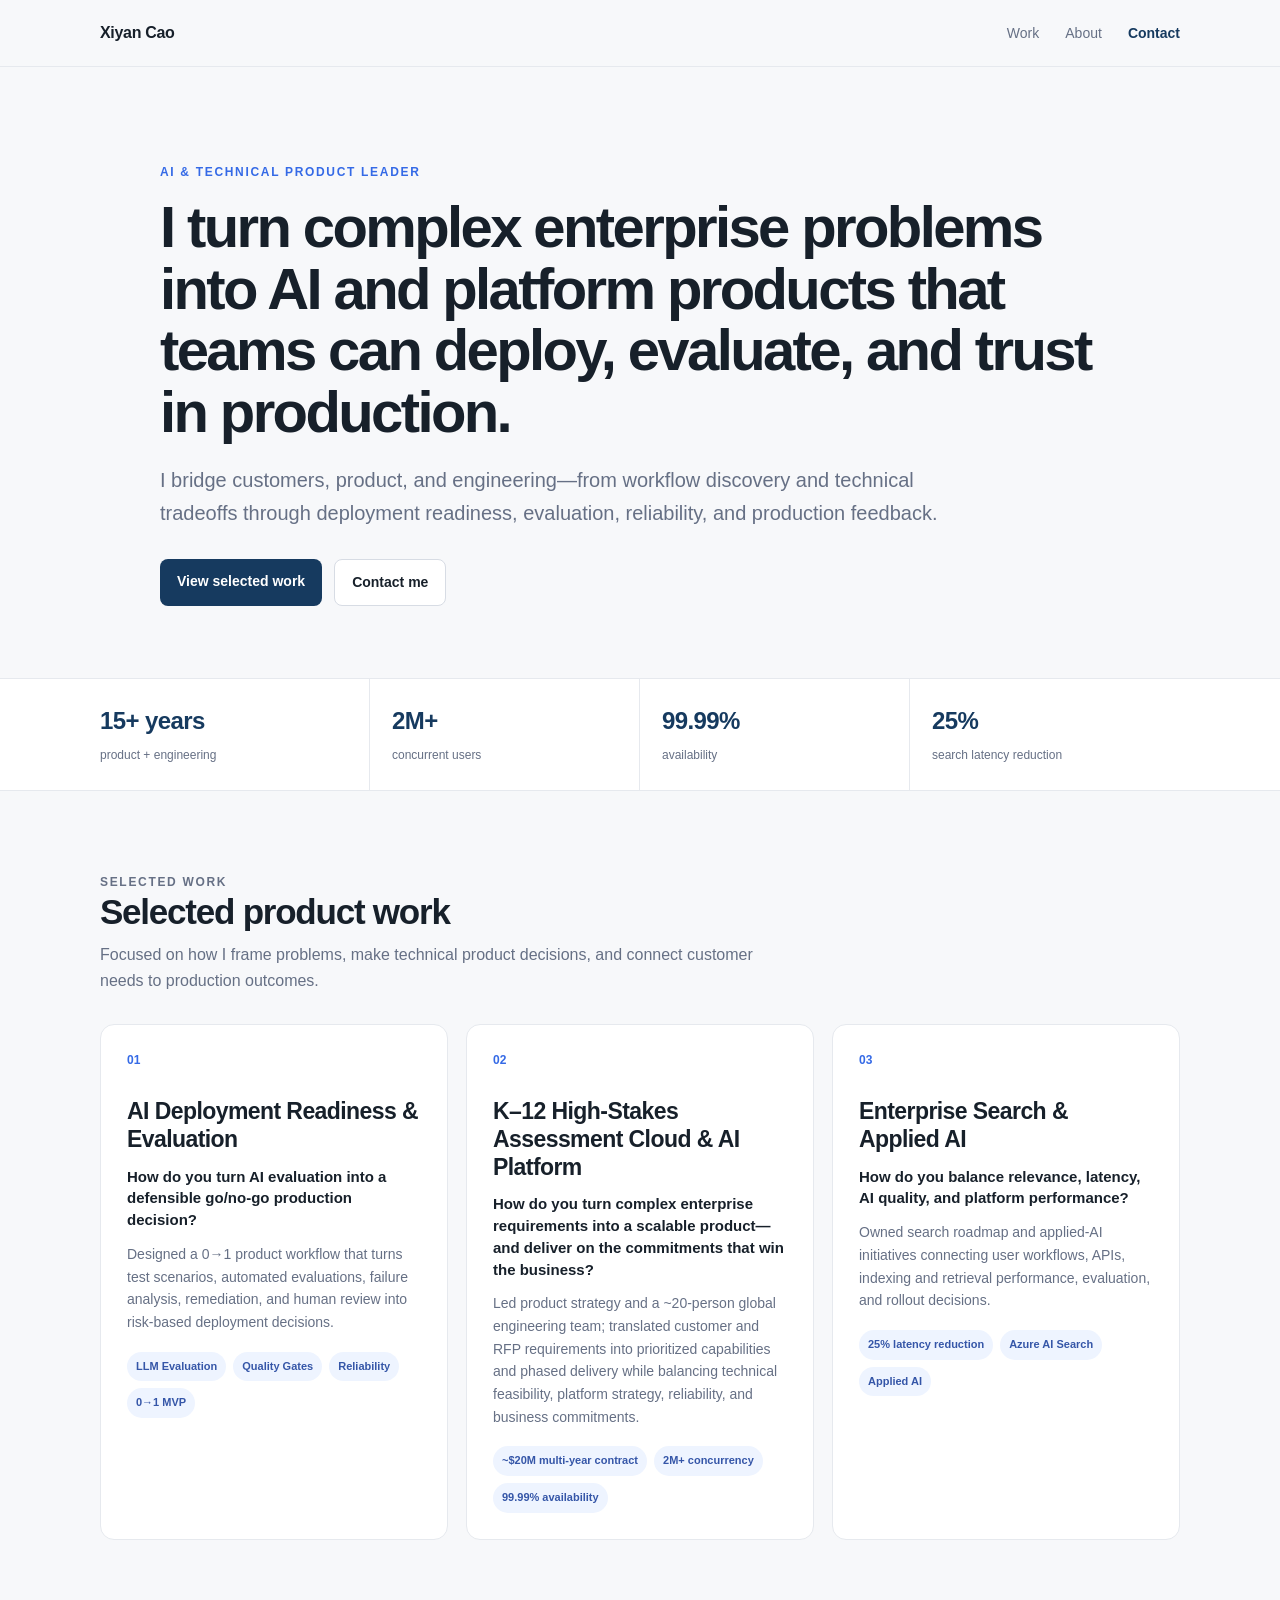
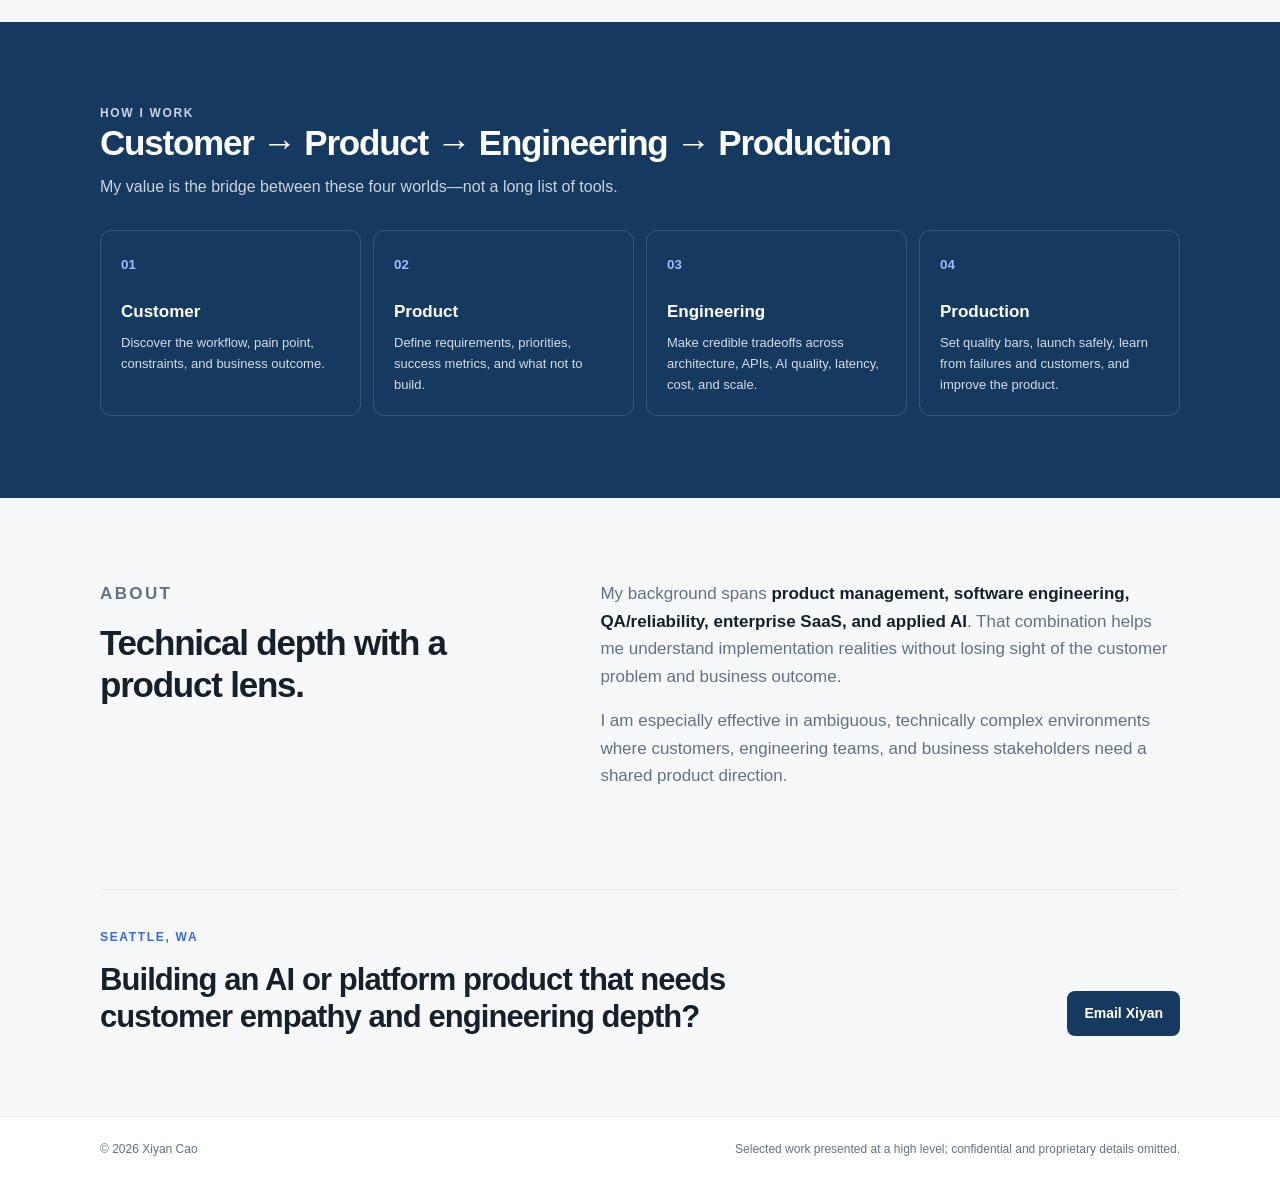
==== index.html @ 9ef06c79 "Add files via upload" ====
<!doctype html><html lang="en"><head><meta charset="utf-8"><meta name="viewport" content="width=device-width,initial-scale=1"><meta name="description" content="Xiyan Cao — AI & Technical Product Leader"><title>Xiyan Cao | AI & Technical Product Leader</title><link rel="stylesheet" href="style.css"></head><body>
<header><div class="wrap"><nav><a class="brand" href="#">Xiyan Cao</a><div class="links"><a href="#work">Work</a><a href="#about">About</a><a class="contact-link" href="mailto:xiyancao257@gmail.com">Contact</a></div></nav></div></header>
<main>
<section class="wrap hero"><p class="kicker">AI & TECHNICAL PRODUCT LEADER</p><h1>I turn complex enterprise problems into AI and platform products that teams can deploy, evaluate, and trust in production.</h1><p class="lead">I bridge customers, product, and engineering—from workflow discovery and technical tradeoffs through deployment readiness, evaluation, reliability, and production feedback.</p><div class="actions"><a class="btn primary" href="#work">View selected work</a><a class="btn secondary" href="mailto:xiyancao257@gmail.com">Contact me</a></div></section>
<section class="proof"><div class="wrap"><div class="proof-item"><b>15+ years</b><span>product + engineering</span></div><div class="proof-item"><b>2M+</b><span>concurrent users</span></div><div class="proof-item"><b>99.99%</b><span>availability</span></div><div class="proof-item"><b>25%</b><span>search latency reduction</span></div></div></section>
<section id="work" class="wrap section"><div class="section-title"><p class="kicker">SELECTED WORK</p><h2>Selected product work</h2><p>Focused on how I frame problems, make technical product decisions, and connect customer needs to production outcomes.</p></div><div class="work">
<a class="project" href="case-ai-readiness.html"><span class="project-no">01</span><div><h3>AI Deployment Readiness & Evaluation</h3><p class="question">How do you turn AI evaluation into a defensible go/no-go production decision?</p><p class="desc">Designed a 0→1 product workflow that turns test scenarios, automated evaluations, failure analysis, remediation, and human review into risk-based deployment decisions.</p><div class="evidence"><span>LLM Evaluation</span><span>Quality Gates</span><span>Reliability</span><span>0→1 MVP</span></div></div><span class="arrow">→</span></a>
<a class="project" href="case-enterprise-platform.html"><span class="project-no">02</span><div><h3>K–12 High-Stakes Assessment Cloud & AI Platform</h3><p class="question">How do you turn complex enterprise requirements into a scalable product—and deliver on the commitments that win the business?</p><p class="desc">Led product strategy and a ~20-person global engineering team; translated customer and RFP requirements into prioritized capabilities and phased delivery while balancing technical feasibility, platform strategy, reliability, and business commitments.</p><div class="evidence"><span>~$20M multi-year contract</span><span>2M+ concurrency</span><span>99.99% availability</span></div></div><span class="arrow">→</span></a>
<a class="project" href="case-search-ai.html"><span class="project-no">03</span><div><h3>Enterprise Search & Applied AI</h3><p class="question">How do you balance relevance, latency, AI quality, and platform performance?</p><p class="desc">Owned search roadmap and applied-AI initiatives connecting user workflows, APIs, indexing and retrieval performance, evaluation, and rollout decisions.</p><div class="evidence"><span>25% latency reduction</span><span>Azure AI Search</span><span>Applied AI</span></div></div><span class="arrow">→</span></a>
</div></section>
<section class="bridge"><div class="wrap section"><div class="section-title"><p class="kicker">HOW I WORK</p><h2>Customer → Product → Engineering → Production</h2><p>My value is the bridge between these four worlds—not a long list of tools.</p></div><div class="bridge-row"><div class="bridge-step"><small>01</small><h3>Customer</h3><p>Discover the workflow, pain point, constraints, and business outcome.</p></div><div class="bridge-step"><small>02</small><h3>Product</h3><p>Define requirements, priorities, success metrics, and what not to build.</p></div><div class="bridge-step"><small>03</small><h3>Engineering</h3><p>Make credible tradeoffs across architecture, APIs, AI quality, latency, cost, and scale.</p></div><div class="bridge-step"><small>04</small><h3>Production</h3><p>Set quality bars, launch safely, learn from failures and customers, and improve the product.</p></div></div></div></section>
<section id="about" class="wrap section about"><div><p class="kicker">ABOUT</p><h2>Technical depth with a product lens.</h2></div><div><p>My background spans <strong>product management, software engineering, QA/reliability, enterprise SaaS, and applied AI</strong>. That combination helps me understand implementation realities without losing sight of the customer problem and business outcome.</p><p>I am especially effective in ambiguous, technically complex environments where customers, engineering teams, and business stakeholders need a shared product direction.</p></div></section>
<section class="wrap cta"><div class="cta-box"><div><p class="kicker">SEATTLE, WA</p><h2>Building an AI or platform product that needs customer empathy and engineering depth?</h2></div><a class="btn primary" href="mailto:xiyancao257@gmail.com">Email Xiyan</a></div></section>
</main>
<footer><div class="wrap"><span>© 2026 Xiyan Cao</span><span>Selected work presented at a high level; confidential and proprietary details omitted.</span></div></footer>
</body></html>
---- style.css ----
:root{
  --bg:#f7f8fa;--surface:#ffffff;--ink:#17202a;--muted:#667085;
  --line:#e6e9ee;--navy:#163a5f;--blue:#356ae6;--blue-soft:#eef4ff;
  --green:#17745a;--shadow:0 10px 30px rgba(23,32,42,.06)
}
*{box-sizing:border-box}html{scroll-behavior:smooth}
body{margin:0;background:var(--bg);color:var(--ink);font-family:Inter,-apple-system,BlinkMacSystemFont,"Segoe UI",Roboto,Arial,sans-serif;line-height:1.62}
a{color:inherit;text-decoration:none}.wrap{width:min(1080px,calc(100% - 44px));margin:auto}
header,.top{position:sticky;top:0;z-index:20;background:rgba(247,248,250,.96);backdrop-filter:blur(12px);border-bottom:1px solid var(--line)}
header nav,.nav{min-height:66px;display:flex;align-items:center;justify-content:space-between}
.brand{font-weight:800;letter-spacing:-.02em}.links,.nav nav{display:flex;align-items:center;gap:26px;font-size:14px;color:var(--muted)}
.links a:hover,.nav nav a:hover{color:var(--navy)}.contact-link,.pill{font-weight:700;color:var(--navy)!important}
.pill{padding:8px 14px;border:1px solid #d7dce4;border-radius:8px;background:white}

.hero{padding:96px 0 72px;max-width:960px}
.kicker,.eyebrow{font-size:12px;letter-spacing:.14em;font-weight:800;color:var(--blue);text-transform:uppercase;margin:0 0 14px}
.hero h1{font-size:58px;line-height:1.06;letter-spacing:-.045em;margin:0 0 22px;max-width:940px}
.hero .lead{font-size:20px;color:var(--muted);max-width:790px;margin:0}
.actions{display:flex;gap:12px;margin-top:30px}.btn{display:inline-block;padding:11px 17px;border-radius:8px;font-size:14px;font-weight:750}
.primary{background:var(--navy);color:white}.secondary{background:white;border:1px solid #d7dce4}
.proof{background:white;border-block:1px solid var(--line)}.proof .wrap{display:grid;grid-template-columns:repeat(4,1fr)}
.proof-item{padding:23px 22px;border-right:1px solid var(--line)}.proof-item:first-child{padding-left:0}.proof-item:last-child{border:0}
.proof b{display:block;font-size:24px;letter-spacing:-.025em;color:var(--navy)}.proof span{font-size:12px;color:var(--muted)}

.section{padding:82px 0}.section-title{margin-bottom:30px}.section-title h2{font-size:35px;line-height:1.15;letter-spacing:-.035em;margin:0 0 10px}
.section-title p{margin:0;color:var(--muted);max-width:700px}
.work{display:grid;grid-template-columns:repeat(3,1fr);gap:18px}
.project{background:white;border:1px solid var(--line);border-radius:14px;padding:26px;min-height:360px;display:flex;flex-direction:column;transition:.18s ease}
.project:hover{transform:translateY(-3px);box-shadow:var(--shadow);border-color:#cfd6e1}
.project-no{font-size:12px;font-weight:800;color:var(--blue);margin-bottom:28px}.project h3{font-size:23px;line-height:1.2;letter-spacing:-.025em;margin:0 0 12px}
.question{font-size:15px;font-weight:650;line-height:1.45;margin:0 0 12px}.desc{font-size:14px;color:var(--muted);margin:0 0 18px}
.evidence{display:flex;gap:7px;flex-wrap:wrap;margin-top:auto}.evidence span,.tag{font-size:11px;font-weight:700;background:var(--blue-soft);color:#3556a8;padding:6px 9px;border-radius:999px}
.arrow{display:none}

.bridge{background:var(--navy);color:white}.bridge .section-title p{color:#c9d3df}.bridge .kicker{color:#9cbcff}
.bridge-row{display:grid;grid-template-columns:repeat(4,1fr);gap:12px}.bridge-step{padding:20px;border:1px solid rgba(255,255,255,.14);border-radius:11px}
.bridge-step small{font-weight:800;color:#9cbcff}.bridge-step h3{font-size:17px;margin:22px 0 6px}.bridge-step p{font-size:13px;color:#d4dce6;margin:0}
.about{display:grid;grid-template-columns:.85fr 1.15fr;gap:72px}.about h2{font-size:35px;line-height:1.2;letter-spacing:-.035em;margin:0}
.about p{font-size:17px;color:var(--muted);margin-top:0}.about strong{color:var(--ink)}
.cta{padding:0 0 80px}.cta-box{border-top:1px solid var(--line);padding-top:38px;display:flex;align-items:end;justify-content:space-between;gap:30px}
.cta h2{font-size:31px;line-height:1.2;letter-spacing:-.03em;max-width:690px;margin:0}
footer{background:white;border-top:1px solid var(--line)}footer .wrap{padding:23px 0;display:flex;justify-content:space-between;gap:24px;font-size:12px;color:var(--muted)}

/* Case studies */
.casehero{padding:72px 0 40px}.casehero h1{font-size:48px;line-height:1.08;letter-spacing:-.04em;max-width:920px;margin:0 0 15px}
.casehero .lead{font-size:19px;color:var(--muted);max-width:850px;margin:0}.case-meta{display:flex;gap:8px;flex-wrap:wrap;margin-top:20px}
.content{display:grid;grid-template-columns:190px minmax(0,760px);gap:54px;padding-bottom:84px}
.toc{position:sticky;top:94px;align-self:start;border-left:2px solid #d9dee7;padding-left:16px}
.toc a{display:block;font-size:13px;color:var(--muted);padding:6px 0}.toc a:hover{color:var(--navy)}
.story section{padding:30px 0;border-top:1px solid var(--line)}.story section:first-child{border-top:0;padding-top:0}
.story h2{font-size:27px;line-height:1.2;letter-spacing:-.025em;margin:0 0 13px;color:var(--navy)}
.story h3{font-size:17px;margin:20px 0 8px}.story p,.story li{color:#4d5968}.story ul{padding-left:21px}
.callout{background:white;border:1px solid var(--line);border-radius:12px;padding:21px;margin:18px 0;box-shadow:0 4px 18px rgba(23,32,42,.025)}
.callout strong{display:block;color:var(--navy);margin-bottom:6px}
.decision{border-left:4px solid var(--blue);background:var(--blue-soft);padding:18px 20px;border-radius:0 10px 10px 0;margin:18px 0;color:#39465a}.decision b{display:block;color:var(--navy);margin-bottom:5px}
.flow{display:flex;gap:7px;align-items:center;flex-wrap:wrap;padding:17px;background:white;border:1px solid var(--line);border-radius:12px;margin:15px 0}
.flow span{padding:8px 10px;background:#f8f9fb;border:1px solid var(--line);border-radius:7px;font-size:12px;font-weight:700}.flow em{font-style:normal;color:#98a2b3}.flow .hi{background:var(--navy);color:white;border-color:var(--navy)}
table{width:100%;border-collapse:separate;border-spacing:0;background:white;border:1px solid var(--line);border-radius:10px;overflow:hidden;margin:17px 0}
th,td{text-align:left;padding:13px 14px;border-bottom:1px solid var(--line);font-size:13px;vertical-align:top}tr:last-child td{border-bottom:0}
th{background:#f4f6f8;color:#475467;font-size:11px;text-transform:uppercase;letter-spacing:.055em}.chosen{font-weight:800;color:var(--green)}
.results{display:grid;grid-template-columns:repeat(3,1fr);gap:11px}.result{background:white;border:1px solid var(--line);border-radius:11px;padding:17px}
.result b{display:block;font-size:22px;color:var(--navy)}.result span{font-size:12px;color:var(--muted)}
.note{font-size:12px!important;color:#7a8492!important;border-top:1px solid var(--line);padding-top:14px;margin-top:22px}

@media(max-width:860px){
.hero h1{font-size:47px}.work{grid-template-columns:1fr}.project{min-height:auto}.proof .wrap{grid-template-columns:1fr 1fr}
.proof-item:nth-child(2){border-right:0}.bridge-row{grid-template-columns:1fr 1fr}.about{grid-template-columns:1fr;gap:20px}
.content{grid-template-columns:1fr}.toc{position:static;border-left:0;border-bottom:1px solid var(--line);padding:0 0 14px}.toc a{display:inline-block;margin-right:12px}
}
@media(max-width:560px){
.wrap{width:calc(100% - 26px)}.links a:not(.contact-link),.nav nav a:not(.pill){display:none}.hero{padding:66px 0 52px}.hero h1{font-size:38px}.hero .lead{font-size:17px}
.actions{flex-direction:column}.proof .wrap,.bridge-row{grid-template-columns:1fr}.proof-item{border-right:0;border-bottom:1px solid var(--line);padding-left:0}
.casehero h1{font-size:35px}.results{grid-template-columns:1fr}.cta-box{display:block}.cta .btn{margin-top:18px}footer .wrap{display:block}
}

/* V11: AI deployment architecture */
.architecture{display:grid;grid-template-columns:1fr auto 1fr auto 1fr auto 1fr;gap:10px;align-items:center;margin:20px 0;padding:20px;background:#fff;border:1px solid var(--line);border-radius:12px;overflow-x:auto}
.arch-col{display:grid;gap:8px;min-width:135px}.arch-label{font-size:10px;text-transform:uppercase;letter-spacing:.08em;font-weight:800;color:var(--blue);margin-bottom:2px}
.arch-box{font-size:11px;line-height:1.35;padding:10px;border:1px solid var(--line);border-radius:8px;background:#f8f9fb;text-align:center;font-weight:650;color:#475467}
.arch-box.strong{background:var(--blue-soft);color:#314f9f;border-color:#dbe5ff}.arch-box.accent{background:var(--navy);color:#fff;border-color:var(--navy)}
.arch-arrow{font-size:20px;color:#98a2b3}.feedback-loop{margin:-6px 0 22px;padding:10px 14px;border:1px dashed #b9c5d5;border-radius:8px;text-align:center;font-size:12px;font-weight:700;color:#536273;background:#f8fafc}
@media(max-width:760px){.architecture{grid-template-columns:1fr}.arch-arrow{transform:rotate(90deg);text-align:center}.arch-col{min-width:0}}
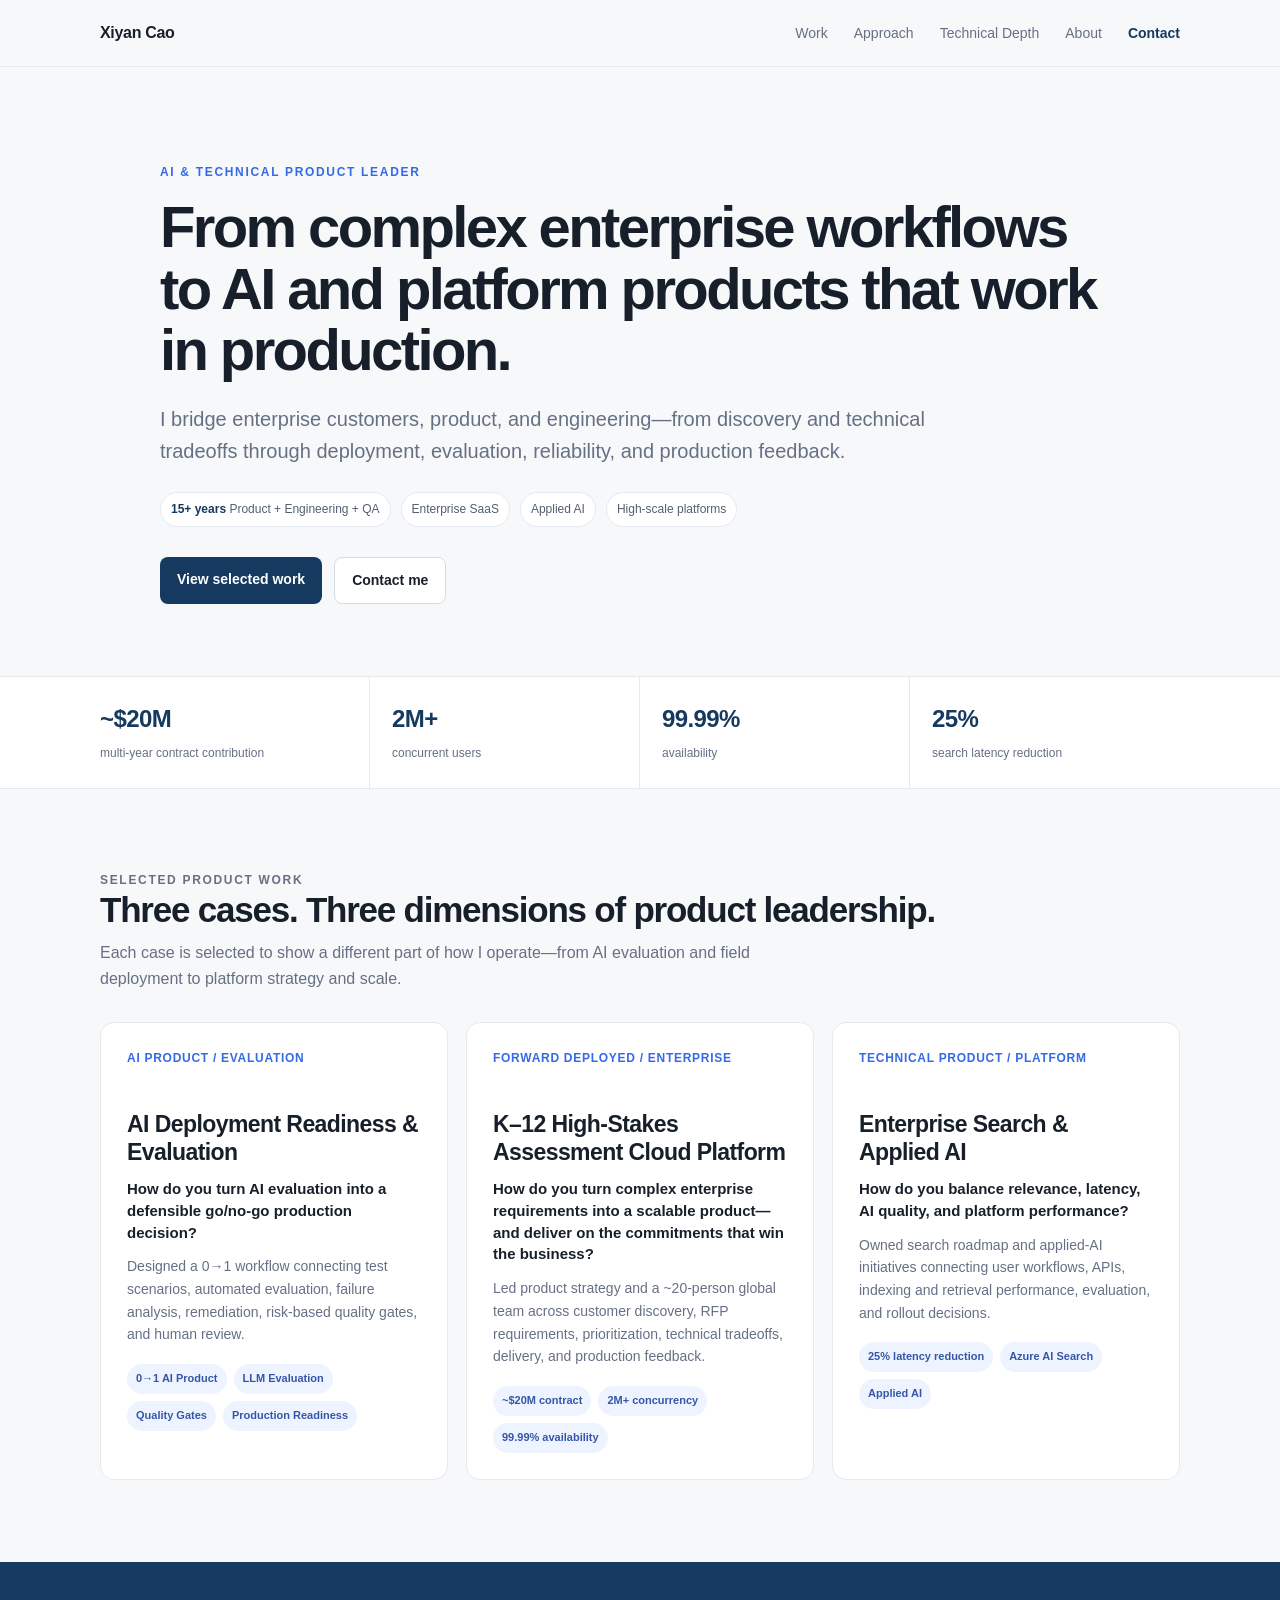
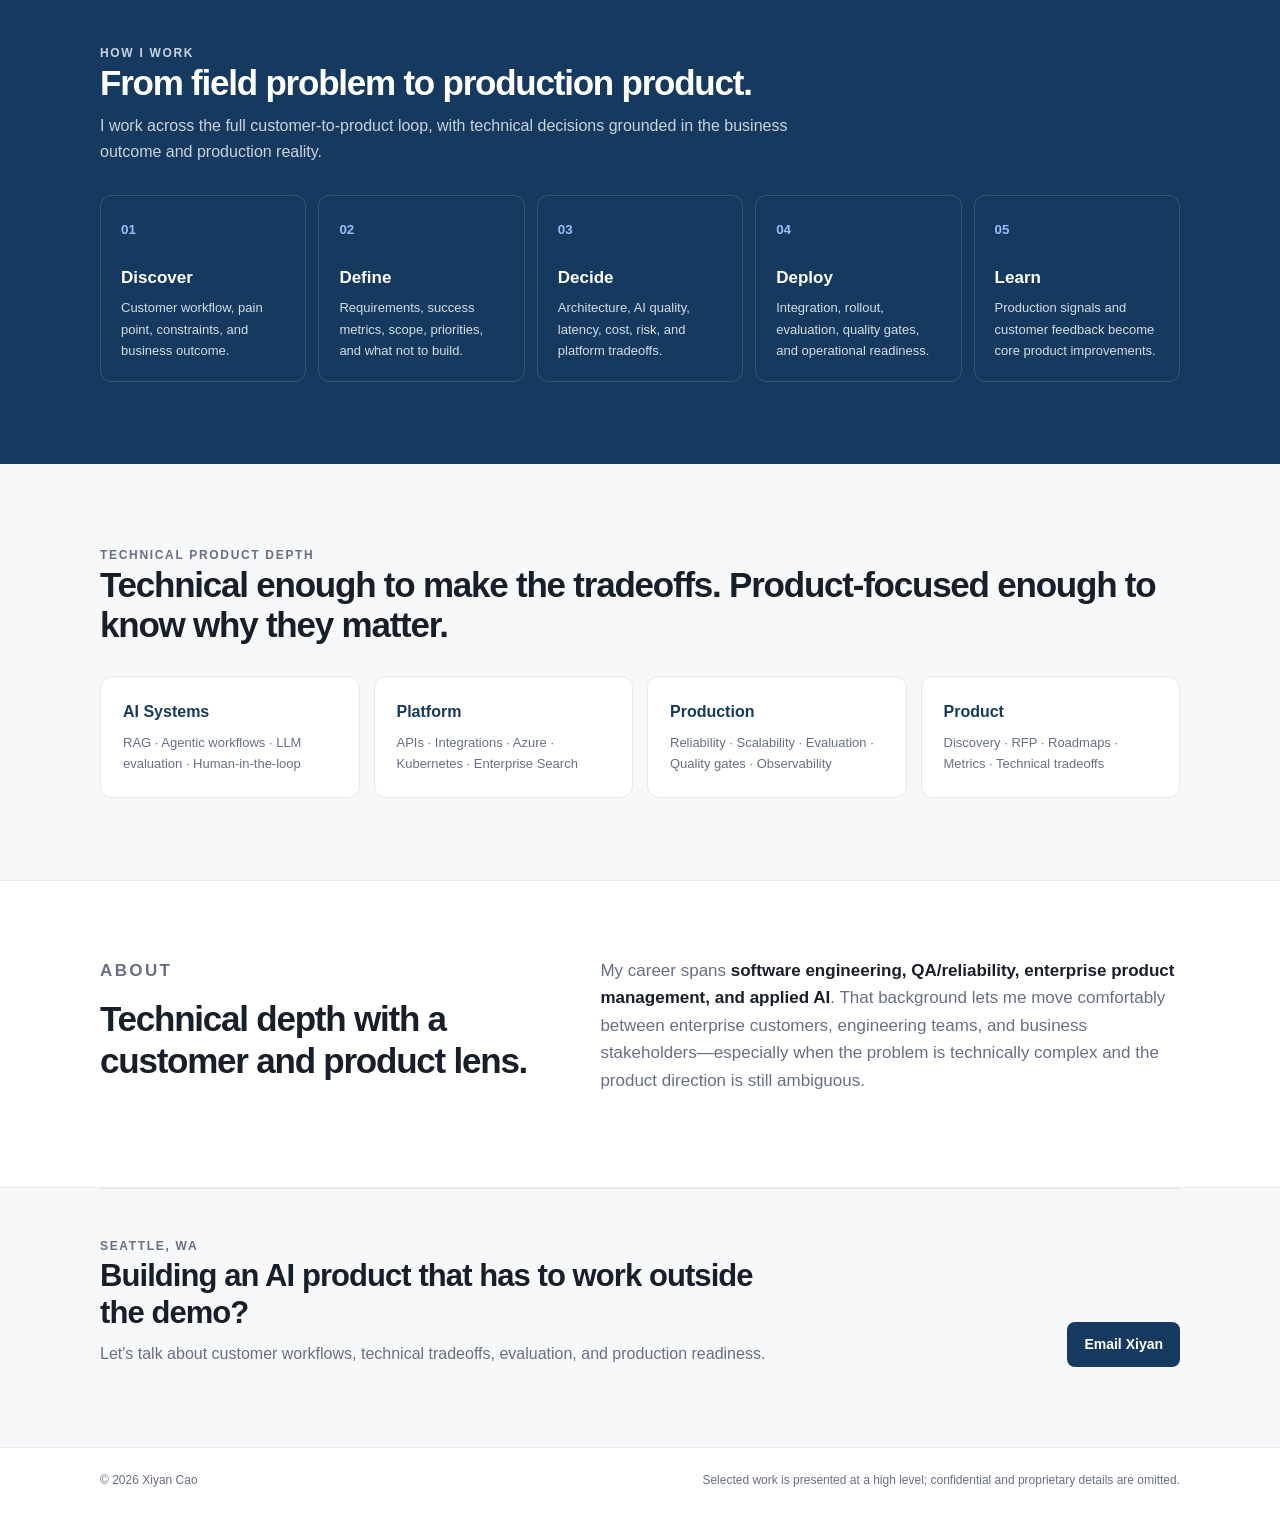
==== commit c3f6bffa: "Add files via upload" ====
--- a/index.html
+++ b/index.html
@@ -1,16 +1,50 @@
 <!doctype html><html lang="en"><head><meta charset="utf-8"><meta name="viewport" content="width=device-width,initial-scale=1"><meta name="description" content="Xiyan Cao — AI & Technical Product Leader"><title>Xiyan Cao | AI & Technical Product Leader</title><link rel="stylesheet" href="style.css"></head><body>
-<header><div class="wrap"><nav><a class="brand" href="#">Xiyan Cao</a><div class="links"><a href="#work">Work</a><a href="#about">About</a><a class="contact-link" href="mailto:xiyancao257@gmail.com">Contact</a></div></nav></div></header>
+<header><div class="wrap"><nav><a class="brand" href="#">Xiyan Cao</a><div class="links"><a href="#work">Work</a><a href="#approach">Approach</a><a href="#depth">Technical Depth</a><a href="#about">About</a><a class="contact-link" href="mailto:xiyancao257@gmail.com">Contact</a></div></nav></div></header>
 <main>
-<section class="wrap hero"><p class="kicker">AI & TECHNICAL PRODUCT LEADER</p><h1>I turn complex enterprise problems into AI and platform products that teams can deploy, evaluate, and trust in production.</h1><p class="lead">I bridge customers, product, and engineering—from workflow discovery and technical tradeoffs through deployment readiness, evaluation, reliability, and production feedback.</p><div class="actions"><a class="btn primary" href="#work">View selected work</a><a class="btn secondary" href="mailto:xiyancao257@gmail.com">Contact me</a></div></section>
-<section class="proof"><div class="wrap"><div class="proof-item"><b>15+ years</b><span>product + engineering</span></div><div class="proof-item"><b>2M+</b><span>concurrent users</span></div><div class="proof-item"><b>99.99%</b><span>availability</span></div><div class="proof-item"><b>25%</b><span>search latency reduction</span></div></div></section>
-<section id="work" class="wrap section"><div class="section-title"><p class="kicker">SELECTED WORK</p><h2>Selected product work</h2><p>Focused on how I frame problems, make technical product decisions, and connect customer needs to production outcomes.</p></div><div class="work">
-<a class="project" href="case-ai-readiness.html"><span class="project-no">01</span><div><h3>AI Deployment Readiness & Evaluation</h3><p class="question">How do you turn AI evaluation into a defensible go/no-go production decision?</p><p class="desc">Designed a 0→1 product workflow that turns test scenarios, automated evaluations, failure analysis, remediation, and human review into risk-based deployment decisions.</p><div class="evidence"><span>LLM Evaluation</span><span>Quality Gates</span><span>Reliability</span><span>0→1 MVP</span></div></div><span class="arrow">→</span></a>
-<a class="project" href="case-enterprise-platform.html"><span class="project-no">02</span><div><h3>K–12 High-Stakes Assessment Cloud & AI Platform</h3><p class="question">How do you turn complex enterprise requirements into a scalable product—and deliver on the commitments that win the business?</p><p class="desc">Led product strategy and a ~20-person global engineering team; translated customer and RFP requirements into prioritized capabilities and phased delivery while balancing technical feasibility, platform strategy, reliability, and business commitments.</p><div class="evidence"><span>~$20M multi-year contract</span><span>2M+ concurrency</span><span>99.99% availability</span></div></div><span class="arrow">→</span></a>
-<a class="project" href="case-search-ai.html"><span class="project-no">03</span><div><h3>Enterprise Search & Applied AI</h3><p class="question">How do you balance relevance, latency, AI quality, and platform performance?</p><p class="desc">Owned search roadmap and applied-AI initiatives connecting user workflows, APIs, indexing and retrieval performance, evaluation, and rollout decisions.</p><div class="evidence"><span>25% latency reduction</span><span>Azure AI Search</span><span>Applied AI</span></div></div><span class="arrow">→</span></a>
+<section class="wrap hero">
+<p class="kicker">AI & TECHNICAL PRODUCT LEADER</p>
+<h1>From complex enterprise workflows to AI and platform products that work in production.</h1>
+<p class="lead">I bridge enterprise customers, product, and engineering—from discovery and technical tradeoffs through deployment, evaluation, reliability, and production feedback.</p>
+<div class="identity-strip"><span><b>15+ years</b> Product + Engineering + QA</span><span>Enterprise SaaS</span><span>Applied AI</span><span>High-scale platforms</span></div>
+<div class="actions"><a class="btn primary" href="#work">View selected work</a><a class="btn secondary" href="mailto:xiyancao257@gmail.com">Contact me</a></div>
+</section>
+
+<section class="proof"><div class="wrap">
+<div class="proof-item"><b>~$20M</b><span>multi-year contract contribution</span></div>
+<div class="proof-item"><b>2M+</b><span>concurrent users</span></div>
+<div class="proof-item"><b>99.99%</b><span>availability</span></div>
+<div class="proof-item"><b>25%</b><span>search latency reduction</span></div>
 </div></section>
-<section class="bridge"><div class="wrap section"><div class="section-title"><p class="kicker">HOW I WORK</p><h2>Customer → Product → Engineering → Production</h2><p>My value is the bridge between these four worlds—not a long list of tools.</p></div><div class="bridge-row"><div class="bridge-step"><small>01</small><h3>Customer</h3><p>Discover the workflow, pain point, constraints, and business outcome.</p></div><div class="bridge-step"><small>02</small><h3>Product</h3><p>Define requirements, priorities, success metrics, and what not to build.</p></div><div class="bridge-step"><small>03</small><h3>Engineering</h3><p>Make credible tradeoffs across architecture, APIs, AI quality, latency, cost, and scale.</p></div><div class="bridge-step"><small>04</small><h3>Production</h3><p>Set quality bars, launch safely, learn from failures and customers, and improve the product.</p></div></div></div></section>
-<section id="about" class="wrap section about"><div><p class="kicker">ABOUT</p><h2>Technical depth with a product lens.</h2></div><div><p>My background spans <strong>product management, software engineering, QA/reliability, enterprise SaaS, and applied AI</strong>. That combination helps me understand implementation realities without losing sight of the customer problem and business outcome.</p><p>I am especially effective in ambiguous, technically complex environments where customers, engineering teams, and business stakeholders need a shared product direction.</p></div></section>
-<section class="wrap cta"><div class="cta-box"><div><p class="kicker">SEATTLE, WA</p><h2>Building an AI or platform product that needs customer empathy and engineering depth?</h2></div><a class="btn primary" href="mailto:xiyancao257@gmail.com">Email Xiyan</a></div></section>
+
+<section id="work" class="wrap section"><div class="section-title"><p class="kicker">SELECTED PRODUCT WORK</p><h2>Three cases. Three dimensions of product leadership.</h2><p>Each case is selected to show a different part of how I operate—from AI evaluation and field deployment to platform strategy and scale.</p></div>
+<div class="work">
+<a class="project" href="case-ai-readiness.html"><span class="project-no">AI PRODUCT / EVALUATION</span><div><h3>AI Deployment Readiness & Evaluation</h3><p class="question">How do you turn AI evaluation into a defensible go/no-go production decision?</p><p class="desc">Designed a 0→1 workflow connecting test scenarios, automated evaluation, failure analysis, remediation, risk-based quality gates, and human review.</p><div class="evidence"><span>0→1 AI Product</span><span>LLM Evaluation</span><span>Quality Gates</span><span>Production Readiness</span></div></div></a>
+
+<a class="project" href="case-enterprise-platform.html"><span class="project-no">FORWARD DEPLOYED / ENTERPRISE</span><div><h3>K–12 High-Stakes Assessment Cloud Platform</h3><p class="question">How do you turn complex enterprise requirements into a scalable product—and deliver on the commitments that win the business?</p><p class="desc">Led product strategy and a ~20-person global team across customer discovery, RFP requirements, prioritization, technical tradeoffs, delivery, and production feedback.</p><div class="evidence"><span>~$20M contract</span><span>2M+ concurrency</span><span>99.99% availability</span></div></div></a>
+
+<a class="project" href="case-search-ai.html"><span class="project-no">TECHNICAL PRODUCT / PLATFORM</span><div><h3>Enterprise Search & Applied AI</h3><p class="question">How do you balance relevance, latency, AI quality, and platform performance?</p><p class="desc">Owned search roadmap and applied-AI initiatives connecting user workflows, APIs, indexing and retrieval performance, evaluation, and rollout decisions.</p><div class="evidence"><span>25% latency reduction</span><span>Azure AI Search</span><span>Applied AI</span></div></div></a>
+</div></section>
+
+<section id="approach" class="bridge"><div class="wrap section"><div class="section-title"><p class="kicker">HOW I WORK</p><h2>From field problem to production product.</h2><p>I work across the full customer-to-product loop, with technical decisions grounded in the business outcome and production reality.</p></div>
+<div class="bridge-row five">
+<div class="bridge-step"><small>01</small><h3>Discover</h3><p>Customer workflow, pain point, constraints, and business outcome.</p></div>
+<div class="bridge-step"><small>02</small><h3>Define</h3><p>Requirements, success metrics, scope, priorities, and what not to build.</p></div>
+<div class="bridge-step"><small>03</small><h3>Decide</h3><p>Architecture, AI quality, latency, cost, risk, and platform tradeoffs.</p></div>
+<div class="bridge-step"><small>04</small><h3>Deploy</h3><p>Integration, rollout, evaluation, quality gates, and operational readiness.</p></div>
+<div class="bridge-step"><small>05</small><h3>Learn</h3><p>Production signals and customer feedback become core product improvements.</p></div>
+</div></div></section>
+
+<section id="depth" class="wrap section"><div class="section-title"><p class="kicker">TECHNICAL PRODUCT DEPTH</p><h2>Technical enough to make the tradeoffs. Product-focused enough to know why they matter.</h2></div>
+<div class="depth-grid">
+<div class="depth-card"><h3>AI Systems</h3><p>RAG · Agentic workflows · LLM evaluation · Human-in-the-loop</p></div>
+<div class="depth-card"><h3>Platform</h3><p>APIs · Integrations · Azure · Kubernetes · Enterprise Search</p></div>
+<div class="depth-card"><h3>Production</h3><p>Reliability · Scalability · Evaluation · Quality gates · Observability</p></div>
+<div class="depth-card"><h3>Product</h3><p>Discovery · RFP · Roadmaps · Metrics · Technical tradeoffs</p></div>
+</div></section>
+
+<section id="about" class="about-band"><div class="wrap about"><div><p class="kicker">ABOUT</p><h2>Technical depth with a customer and product lens.</h2></div><div><p>My career spans <strong>software engineering, QA/reliability, enterprise product management, and applied AI</strong>. That background lets me move comfortably between enterprise customers, engineering teams, and business stakeholders—especially when the problem is technically complex and the product direction is still ambiguous.</p></div></div></section>
+
+<section class="wrap cta"><div class="cta-box"><div><p class="kicker">SEATTLE, WA</p><h2>Building an AI product that has to work outside the demo?</h2><p>Let's talk about customer workflows, technical tradeoffs, evaluation, and production readiness.</p></div><a class="btn primary" href="mailto:xiyancao257@gmail.com">Email Xiyan</a></div></section>
 </main>
-<footer><div class="wrap"><span>© 2026 Xiyan Cao</span><span>Selected work presented at a high level; confidential and proprietary details omitted.</span></div></footer>
+<footer><div class="wrap"><span>© 2026 Xiyan Cao</span><span>Selected work is presented at a high level; confidential and proprietary details are omitted.</span></div></footer>
 </body></html>
--- a/style.css
+++ b/style.css
@@ -81,3 +81,19 @@
 .arch-box.strong{background:var(--blue-soft);color:#314f9f;border-color:#dbe5ff}.arch-box.accent{background:var(--navy);color:#fff;border-color:var(--navy)}
 .arch-arrow{font-size:20px;color:#98a2b3}.feedback-loop{margin:-6px 0 22px;padding:10px 14px;border:1px dashed #b9c5d5;border-radius:8px;text-align:center;font-size:12px;font-weight:700;color:#536273;background:#f8fafc}
 @media(max-width:760px){.architecture{grid-template-columns:1fr}.arch-arrow{transform:rotate(90deg);text-align:center}.arch-col{min-width:0}}
+
+/* V12 homepage structure */
+.identity-strip{display:flex;gap:10px;flex-wrap:wrap;margin-top:24px;color:#526071;font-size:12px}
+.identity-strip span{padding:7px 10px;border:1px solid var(--line);background:#fff;border-radius:999px}
+.identity-strip b{color:var(--navy)}
+.project-no{min-height:34px;display:block;letter-spacing:.06em}
+.bridge-row.five{grid-template-columns:repeat(5,1fr)}
+.depth-grid{display:grid;grid-template-columns:repeat(4,1fr);gap:14px}
+.depth-card{background:#fff;border:1px solid var(--line);border-radius:12px;padding:22px}
+.depth-card h3{font-size:16px;color:var(--navy);margin:0 0 8px}
+.depth-card p{font-size:13px;color:var(--muted);margin:0}
+.about-band{background:#fff;border-block:1px solid var(--line);padding:76px 0}
+.about-band .about{padding:0}
+.cta p{color:var(--muted);margin:10px 0 0}
+@media(max-width:900px){.bridge-row.five{grid-template-columns:1fr 1fr}.depth-grid{grid-template-columns:1fr 1fr}}
+@media(max-width:560px){.bridge-row.five,.depth-grid{grid-template-columns:1fr}.identity-strip{gap:6px}}
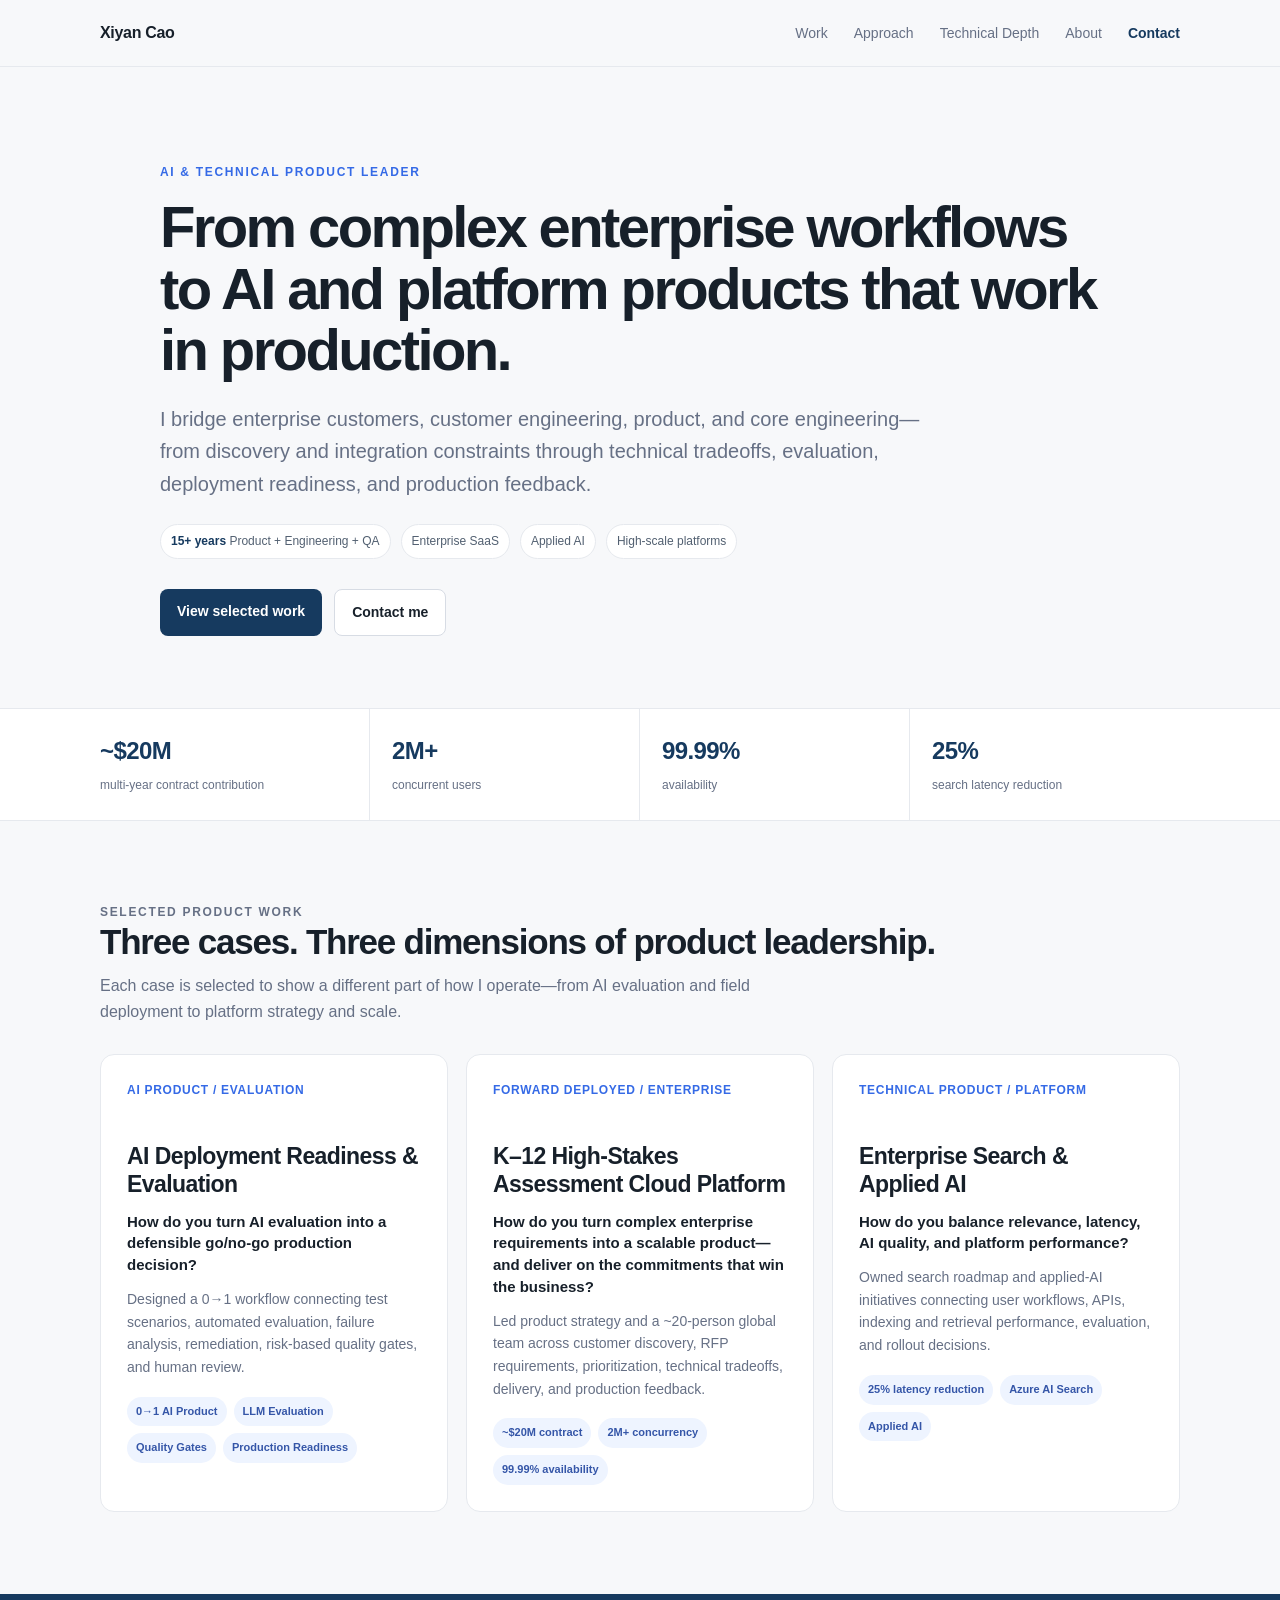
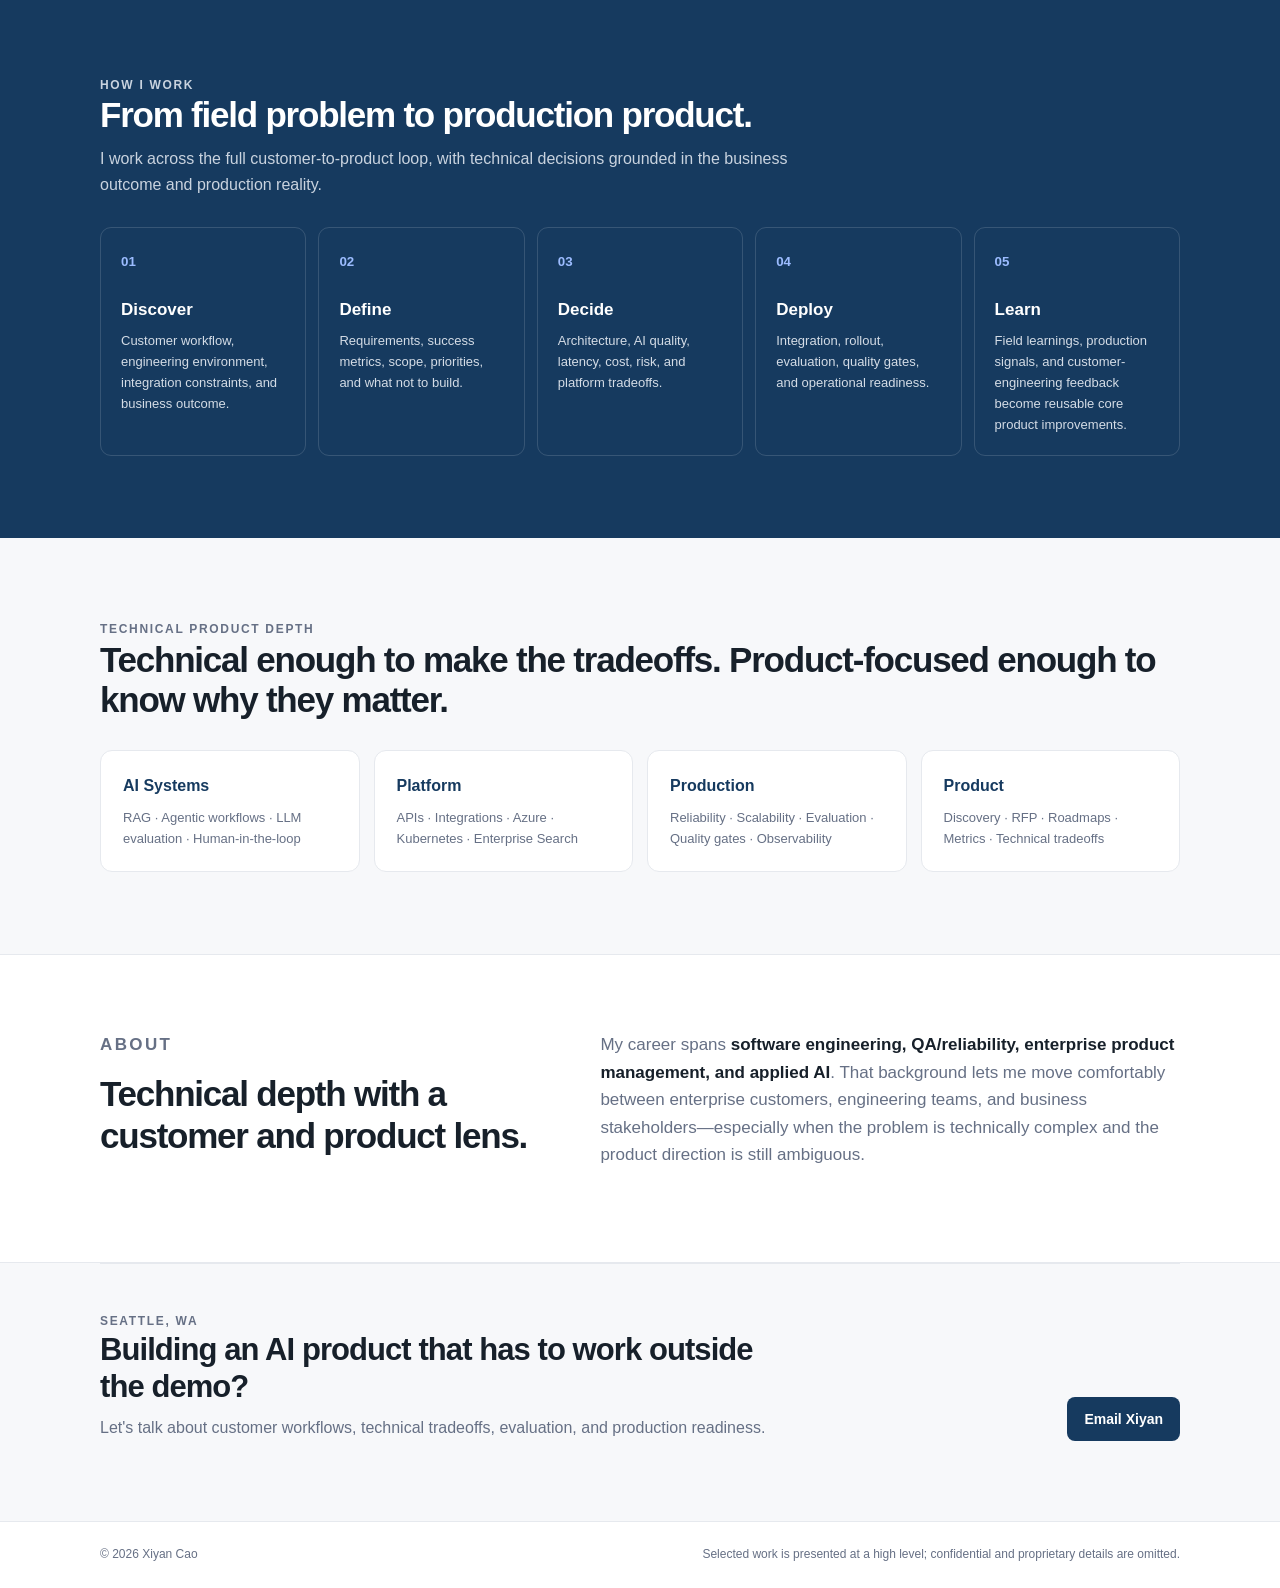
==== commit 4730583b: "Add files via upload" ====
--- a/index.html
+++ b/index.html
@@ -4,7 +4,7 @@
 <section class="wrap hero">
 <p class="kicker">AI & TECHNICAL PRODUCT LEADER</p>
 <h1>From complex enterprise workflows to AI and platform products that work in production.</h1>
-<p class="lead">I bridge enterprise customers, product, and engineering—from discovery and technical tradeoffs through deployment, evaluation, reliability, and production feedback.</p>
+<p class="lead">I bridge enterprise customers, customer engineering, product, and core engineering—from discovery and integration constraints through technical tradeoffs, evaluation, deployment readiness, and production feedback.</p>
 <div class="identity-strip"><span><b>15+ years</b> Product + Engineering + QA</span><span>Enterprise SaaS</span><span>Applied AI</span><span>High-scale platforms</span></div>
 <div class="actions"><a class="btn primary" href="#work">View selected work</a><a class="btn secondary" href="mailto:xiyancao257@gmail.com">Contact me</a></div>
 </section>
@@ -27,11 +27,11 @@
 
 <section id="approach" class="bridge"><div class="wrap section"><div class="section-title"><p class="kicker">HOW I WORK</p><h2>From field problem to production product.</h2><p>I work across the full customer-to-product loop, with technical decisions grounded in the business outcome and production reality.</p></div>
 <div class="bridge-row five">
-<div class="bridge-step"><small>01</small><h3>Discover</h3><p>Customer workflow, pain point, constraints, and business outcome.</p></div>
+<div class="bridge-step"><small>01</small><h3>Discover</h3><p>Customer workflow, engineering environment, integration constraints, and business outcome.</p></div>
 <div class="bridge-step"><small>02</small><h3>Define</h3><p>Requirements, success metrics, scope, priorities, and what not to build.</p></div>
 <div class="bridge-step"><small>03</small><h3>Decide</h3><p>Architecture, AI quality, latency, cost, risk, and platform tradeoffs.</p></div>
 <div class="bridge-step"><small>04</small><h3>Deploy</h3><p>Integration, rollout, evaluation, quality gates, and operational readiness.</p></div>
-<div class="bridge-step"><small>05</small><h3>Learn</h3><p>Production signals and customer feedback become core product improvements.</p></div>
+<div class="bridge-step"><small>05</small><h3>Learn</h3><p>Field learnings, production signals, and customer-engineering feedback become reusable core product improvements.</p></div>
 </div></div></section>
 
 <section id="depth" class="wrap section"><div class="section-title"><p class="kicker">TECHNICAL PRODUCT DEPTH</p><h2>Technical enough to make the tradeoffs. Product-focused enough to know why they matter.</h2></div>
--- a/style.css
+++ b/style.css
@@ -97,3 +97,11 @@
 .cta p{color:var(--muted);margin:10px 0 0}
 @media(max-width:900px){.bridge-row.five{grid-template-columns:1fr 1fr}.depth-grid{grid-template-columns:1fr 1fr}}
 @media(max-width:560px){.bridge-row.five,.depth-grid{grid-template-columns:1fr}.identity-strip{gap:6px}}
+
+/* V13: visual evaluation workflow + customer engineering loop */
+.section-intro{color:var(--muted);margin-top:-4px}
+.eval-diagram{display:grid;grid-template-columns:1fr auto 1fr auto 1fr auto 1fr auto 1fr;gap:8px;align-items:stretch;margin:22px 0 12px}
+.eval-step{background:#fff;border:1px solid var(--line);border-radius:11px;padding:15px 13px;min-width:0;box-shadow:0 3px 12px rgba(23,32,42,.025)}
+.eval-step small{display:block;color:var(--blue);font-size:10px;font-weight:800;letter-spacing:.08em;margin-bottom:16px}.eval-step strong{display:block;color:var(--navy);font-size:13px;line-height:1.3;margin-bottom:7px}.eval-step span{display:block;color:var(--muted);font-size:10.5px;line-height:1.4}.decision-step{background:var(--navy);border-color:var(--navy)}.decision-step small{color:#9cbcff}.decision-step strong{color:#fff}.decision-step span{color:#d8e1eb}.eval-arrow{align-self:center;color:#98a2b3;font-size:18px}.eval-feedback{font-size:11px;font-weight:700;color:#536273;text-align:center;padding:9px 12px;border:1px dashed #b9c5d5;background:#f8fafc;border-radius:8px;margin-bottom:8px}
+.ce-loop{display:grid;grid-template-columns:1fr 1fr;gap:10px;margin:18px 0}.ce-loop div{background:#fff;border:1px solid var(--line);border-radius:10px;padding:16px}.ce-loop b{display:block;color:var(--navy);font-size:13px;margin-bottom:5px}.ce-loop span{display:block;color:var(--muted);font-size:12px;line-height:1.45}
+@media(max-width:900px){.eval-diagram{grid-template-columns:1fr}.eval-arrow{transform:rotate(90deg);text-align:center}.ce-loop{grid-template-columns:1fr}}
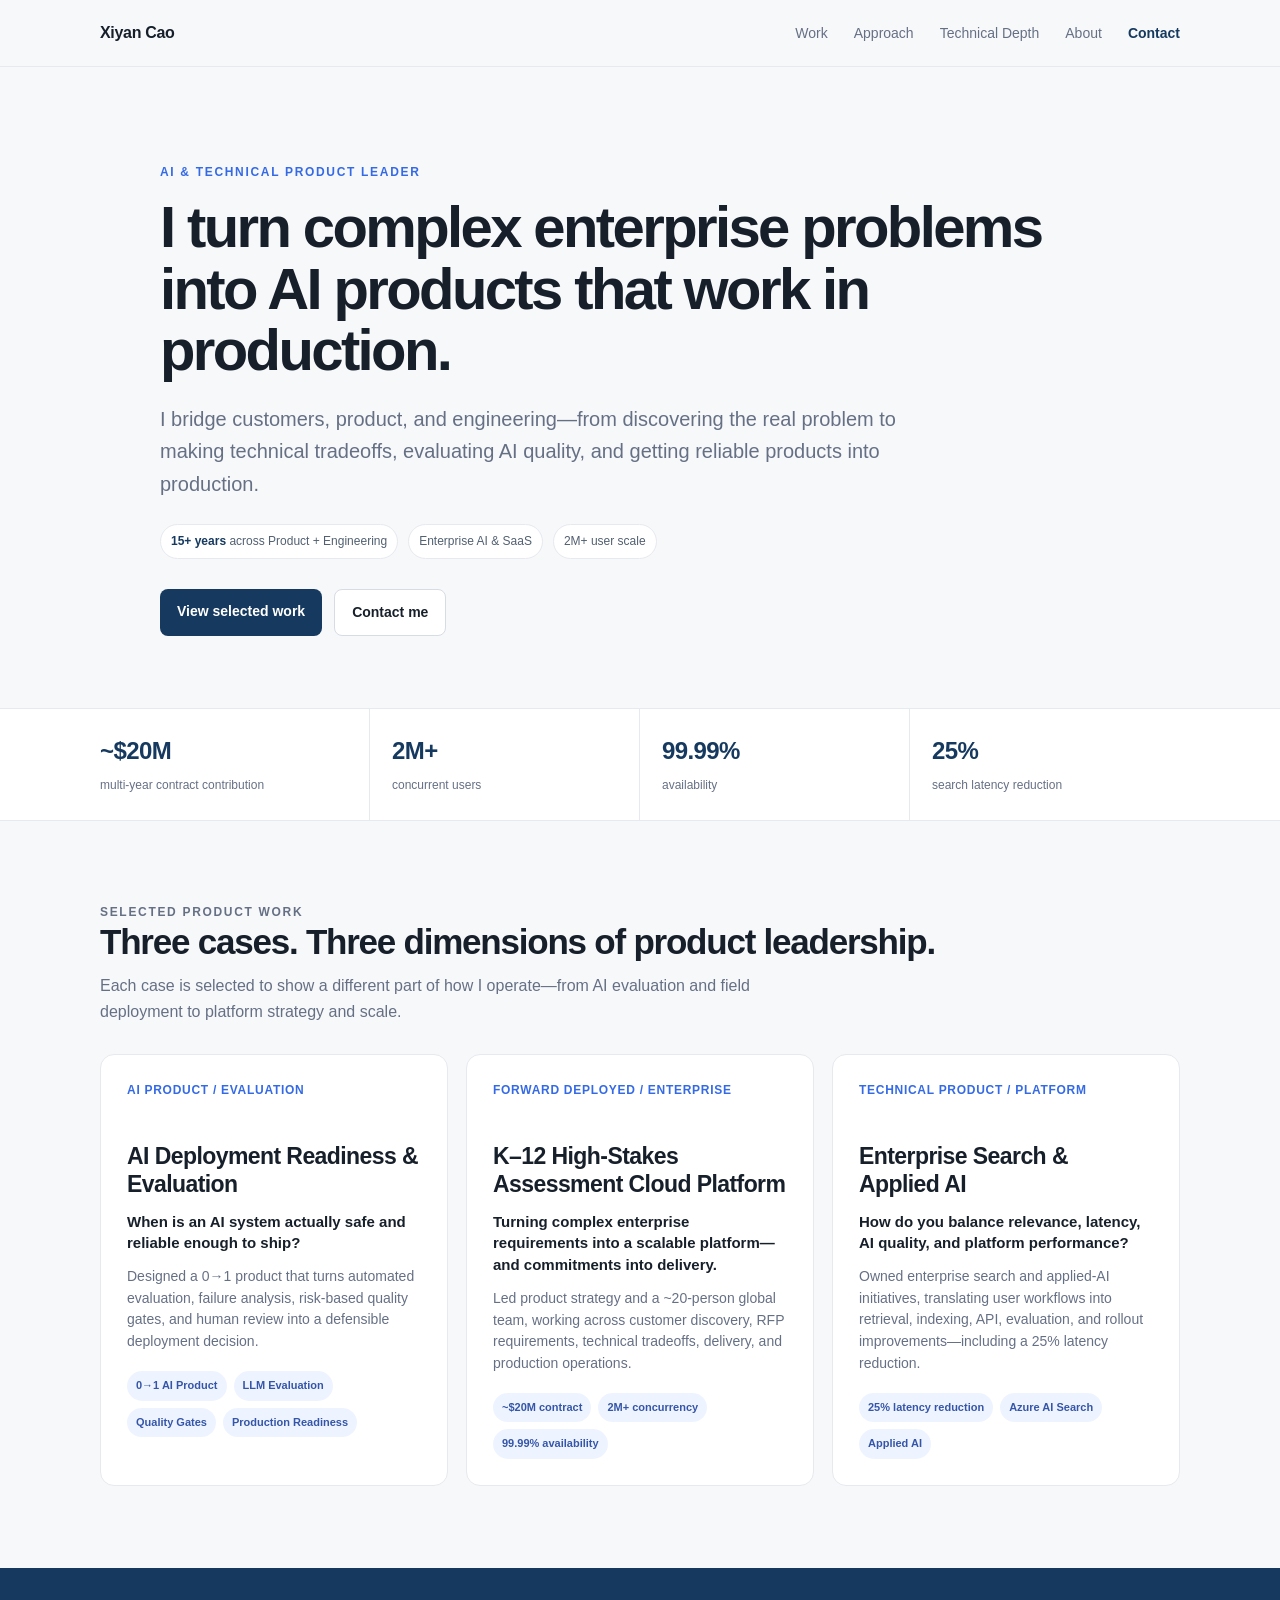
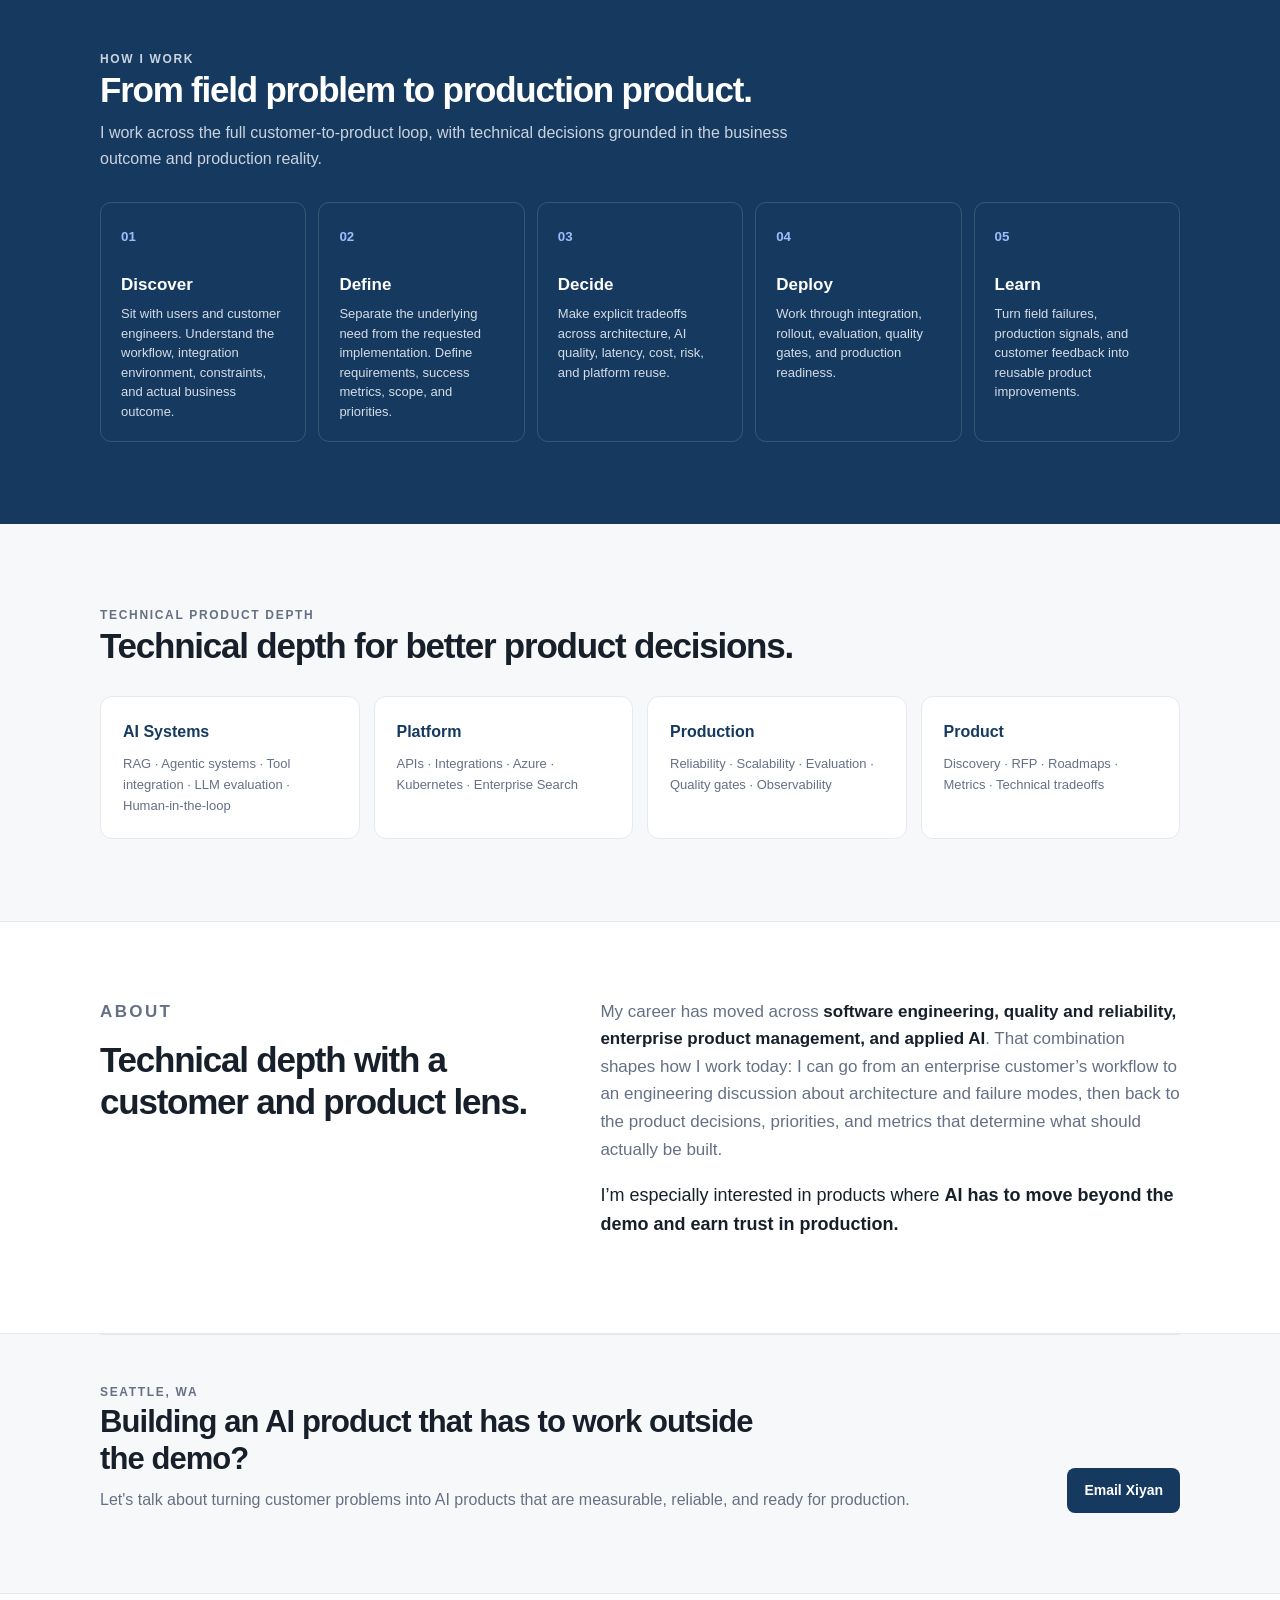
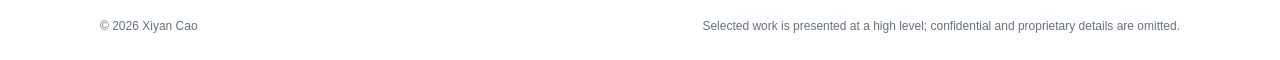
==== commit b42b2aff: "Add files via upload" ====
--- a/index.html
+++ b/index.html
@@ -3,9 +3,9 @@
 <main>
 <section class="wrap hero">
 <p class="kicker">AI & TECHNICAL PRODUCT LEADER</p>
-<h1>From complex enterprise workflows to AI and platform products that work in production.</h1>
-<p class="lead">I bridge enterprise customers, customer engineering, product, and core engineering—from discovery and integration constraints through technical tradeoffs, evaluation, deployment readiness, and production feedback.</p>
-<div class="identity-strip"><span><b>15+ years</b> Product + Engineering + QA</span><span>Enterprise SaaS</span><span>Applied AI</span><span>High-scale platforms</span></div>
+<h1>I turn complex enterprise problems into AI products that work in production.</h1>
+<p class="lead">I bridge customers, product, and engineering—from discovering the real problem to making technical tradeoffs, evaluating AI quality, and getting reliable products into production.</p>
+<div class="identity-strip"><span><b>15+ years</b> across Product + Engineering</span><span>Enterprise AI & SaaS</span><span>2M+ user scale</span></div>
 <div class="actions"><a class="btn primary" href="#work">View selected work</a><a class="btn secondary" href="mailto:xiyancao257@gmail.com">Contact me</a></div>
 </section>
 
@@ -18,33 +18,33 @@
 
 <section id="work" class="wrap section"><div class="section-title"><p class="kicker">SELECTED PRODUCT WORK</p><h2>Three cases. Three dimensions of product leadership.</h2><p>Each case is selected to show a different part of how I operate—from AI evaluation and field deployment to platform strategy and scale.</p></div>
 <div class="work">
-<a class="project" href="case-ai-readiness.html"><span class="project-no">AI PRODUCT / EVALUATION</span><div><h3>AI Deployment Readiness & Evaluation</h3><p class="question">How do you turn AI evaluation into a defensible go/no-go production decision?</p><p class="desc">Designed a 0→1 workflow connecting test scenarios, automated evaluation, failure analysis, remediation, risk-based quality gates, and human review.</p><div class="evidence"><span>0→1 AI Product</span><span>LLM Evaluation</span><span>Quality Gates</span><span>Production Readiness</span></div></div></a>
+<a class="project" href="case-ai-readiness.html"><span class="project-no">AI PRODUCT / EVALUATION</span><div><h3>AI Deployment Readiness & Evaluation</h3><p class="question">When is an AI system actually safe and reliable enough to ship?</p><p class="desc">Designed a 0→1 product that turns automated evaluation, failure analysis, risk-based quality gates, and human review into a defensible deployment decision.</p><div class="evidence"><span>0→1 AI Product</span><span>LLM Evaluation</span><span>Quality Gates</span><span>Production Readiness</span></div></div></a>
 
-<a class="project" href="case-enterprise-platform.html"><span class="project-no">FORWARD DEPLOYED / ENTERPRISE</span><div><h3>K–12 High-Stakes Assessment Cloud Platform</h3><p class="question">How do you turn complex enterprise requirements into a scalable product—and deliver on the commitments that win the business?</p><p class="desc">Led product strategy and a ~20-person global team across customer discovery, RFP requirements, prioritization, technical tradeoffs, delivery, and production feedback.</p><div class="evidence"><span>~$20M contract</span><span>2M+ concurrency</span><span>99.99% availability</span></div></div></a>
+<a class="project" href="case-enterprise-platform.html"><span class="project-no">FORWARD DEPLOYED / ENTERPRISE</span><div><h3>K–12 High-Stakes Assessment Cloud Platform</h3><p class="question">Turning complex enterprise requirements into a scalable platform—and commitments into delivery.</p><p class="desc">Led product strategy and a ~20-person global team, working across customer discovery, RFP requirements, technical tradeoffs, delivery, and production operations.</p><div class="evidence"><span>~$20M contract</span><span>2M+ concurrency</span><span>99.99% availability</span></div></div></a>
 
-<a class="project" href="case-search-ai.html"><span class="project-no">TECHNICAL PRODUCT / PLATFORM</span><div><h3>Enterprise Search & Applied AI</h3><p class="question">How do you balance relevance, latency, AI quality, and platform performance?</p><p class="desc">Owned search roadmap and applied-AI initiatives connecting user workflows, APIs, indexing and retrieval performance, evaluation, and rollout decisions.</p><div class="evidence"><span>25% latency reduction</span><span>Azure AI Search</span><span>Applied AI</span></div></div></a>
+<a class="project" href="case-search-ai.html"><span class="project-no">TECHNICAL PRODUCT / PLATFORM</span><div><h3>Enterprise Search & Applied AI</h3><p class="question">How do you balance relevance, latency, AI quality, and platform performance?</p><p class="desc">Owned enterprise search and applied-AI initiatives, translating user workflows into retrieval, indexing, API, evaluation, and rollout improvements—including a 25% latency reduction.</p><div class="evidence"><span>25% latency reduction</span><span>Azure AI Search</span><span>Applied AI</span></div></div></a>
 </div></section>
 
 <section id="approach" class="bridge"><div class="wrap section"><div class="section-title"><p class="kicker">HOW I WORK</p><h2>From field problem to production product.</h2><p>I work across the full customer-to-product loop, with technical decisions grounded in the business outcome and production reality.</p></div>
 <div class="bridge-row five">
-<div class="bridge-step"><small>01</small><h3>Discover</h3><p>Customer workflow, engineering environment, integration constraints, and business outcome.</p></div>
-<div class="bridge-step"><small>02</small><h3>Define</h3><p>Requirements, success metrics, scope, priorities, and what not to build.</p></div>
-<div class="bridge-step"><small>03</small><h3>Decide</h3><p>Architecture, AI quality, latency, cost, risk, and platform tradeoffs.</p></div>
-<div class="bridge-step"><small>04</small><h3>Deploy</h3><p>Integration, rollout, evaluation, quality gates, and operational readiness.</p></div>
-<div class="bridge-step"><small>05</small><h3>Learn</h3><p>Field learnings, production signals, and customer-engineering feedback become reusable core product improvements.</p></div>
+<div class="bridge-step"><small>01</small><h3>Discover</h3><p>Sit with users and customer engineers. Understand the workflow, integration environment, constraints, and actual business outcome.</p></div>
+<div class="bridge-step"><small>02</small><h3>Define</h3><p>Separate the underlying need from the requested implementation. Define requirements, success metrics, scope, and priorities.</p></div>
+<div class="bridge-step"><small>03</small><h3>Decide</h3><p>Make explicit tradeoffs across architecture, AI quality, latency, cost, risk, and platform reuse.</p></div>
+<div class="bridge-step"><small>04</small><h3>Deploy</h3><p>Work through integration, rollout, evaluation, quality gates, and production readiness.</p></div>
+<div class="bridge-step"><small>05</small><h3>Learn</h3><p>Turn field failures, production signals, and customer feedback into reusable product improvements.</p></div>
 </div></div></section>
 
-<section id="depth" class="wrap section"><div class="section-title"><p class="kicker">TECHNICAL PRODUCT DEPTH</p><h2>Technical enough to make the tradeoffs. Product-focused enough to know why they matter.</h2></div>
+<section id="depth" class="wrap section"><div class="section-title"><p class="kicker">TECHNICAL PRODUCT DEPTH</p><h2>Technical depth for better product decisions.</h2></div>
 <div class="depth-grid">
-<div class="depth-card"><h3>AI Systems</h3><p>RAG · Agentic workflows · LLM evaluation · Human-in-the-loop</p></div>
+<div class="depth-card"><h3>AI Systems</h3><p>RAG · Agentic systems · Tool integration · LLM evaluation · Human-in-the-loop</p></div>
 <div class="depth-card"><h3>Platform</h3><p>APIs · Integrations · Azure · Kubernetes · Enterprise Search</p></div>
 <div class="depth-card"><h3>Production</h3><p>Reliability · Scalability · Evaluation · Quality gates · Observability</p></div>
 <div class="depth-card"><h3>Product</h3><p>Discovery · RFP · Roadmaps · Metrics · Technical tradeoffs</p></div>
 </div></section>
 
-<section id="about" class="about-band"><div class="wrap about"><div><p class="kicker">ABOUT</p><h2>Technical depth with a customer and product lens.</h2></div><div><p>My career spans <strong>software engineering, QA/reliability, enterprise product management, and applied AI</strong>. That background lets me move comfortably between enterprise customers, engineering teams, and business stakeholders—especially when the problem is technically complex and the product direction is still ambiguous.</p></div></div></section>
+<section id="about" class="about-band"><div class="wrap about"><div><p class="kicker">ABOUT</p><h2>Technical depth with a customer and product lens.</h2></div><div><p>My career has moved across <strong>software engineering, quality and reliability, enterprise product management, and applied AI</strong>. That combination shapes how I work today: I can go from an enterprise customer’s workflow to an engineering discussion about architecture and failure modes, then back to the product decisions, priorities, and metrics that determine what should actually be built.</p><p class="about-focus">I’m especially interested in products where <strong>AI has to move beyond the demo and earn trust in production.</strong></p></div></div></section>
 
-<section class="wrap cta"><div class="cta-box"><div><p class="kicker">SEATTLE, WA</p><h2>Building an AI product that has to work outside the demo?</h2><p>Let's talk about customer workflows, technical tradeoffs, evaluation, and production readiness.</p></div><a class="btn primary" href="mailto:xiyancao257@gmail.com">Email Xiyan</a></div></section>
+<section class="wrap cta"><div class="cta-box"><div><p class="kicker">SEATTLE, WA</p><h2>Building an AI product that has to work outside the demo?</h2><p>Let's talk about turning customer problems into AI products that are measurable, reliable, and ready for production.</p></div><a class="btn primary" href="mailto:xiyancao257@gmail.com">Email Xiyan</a></div></section>
 </main>
 <footer><div class="wrap"><span>© 2026 Xiyan Cao</span><span>Selected work is presented at a high level; confidential and proprietary details are omitted.</span></div></footer>
 </body></html>
--- a/style.css
+++ b/style.css
@@ -105,3 +105,11 @@
 .eval-step small{display:block;color:var(--blue);font-size:10px;font-weight:800;letter-spacing:.08em;margin-bottom:16px}.eval-step strong{display:block;color:var(--navy);font-size:13px;line-height:1.3;margin-bottom:7px}.eval-step span{display:block;color:var(--muted);font-size:10.5px;line-height:1.4}.decision-step{background:var(--navy);border-color:var(--navy)}.decision-step small{color:#9cbcff}.decision-step strong{color:#fff}.decision-step span{color:#d8e1eb}.eval-arrow{align-self:center;color:#98a2b3;font-size:18px}.eval-feedback{font-size:11px;font-weight:700;color:#536273;text-align:center;padding:9px 12px;border:1px dashed #b9c5d5;background:#f8fafc;border-radius:8px;margin-bottom:8px}
 .ce-loop{display:grid;grid-template-columns:1fr 1fr;gap:10px;margin:18px 0}.ce-loop div{background:#fff;border:1px solid var(--line);border-radius:10px;padding:16px}.ce-loop b{display:block;color:var(--navy);font-size:13px;margin-bottom:5px}.ce-loop span{display:block;color:var(--muted);font-size:12px;line-height:1.45}
 @media(max-width:900px){.eval-diagram{grid-template-columns:1fr}.eval-arrow{transform:rotate(90deg);text-align:center}.ce-loop{grid-template-columns:1fr}}
+
+/* V14 final copy and scanability polish */
+.identity-strip{align-items:center}
+.identity-strip span{white-space:normal}
+.about-focus{margin-top:18px!important;font-size:18px!important;color:var(--ink)!important}
+.project .desc{line-height:1.55}
+.bridge-step p{line-height:1.5}
+@media(max-width:560px){.identity-strip span{width:auto}}
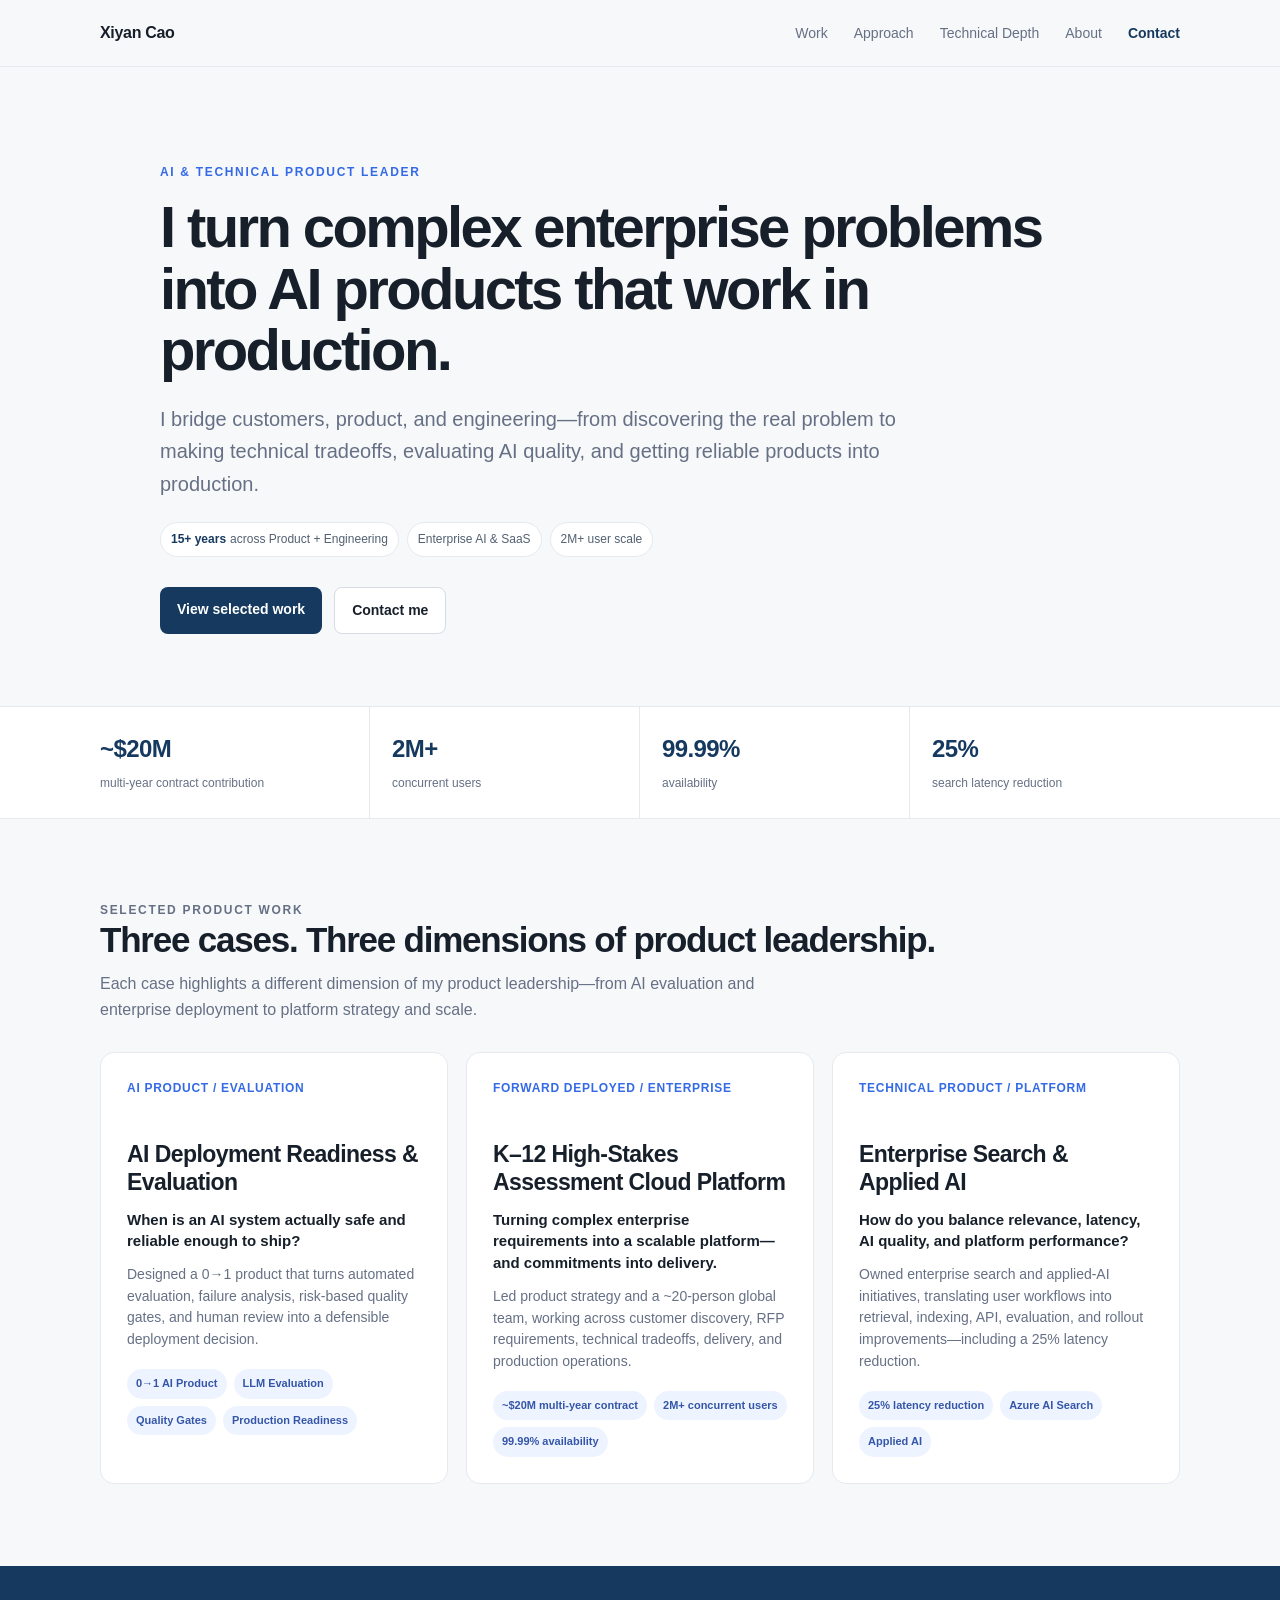
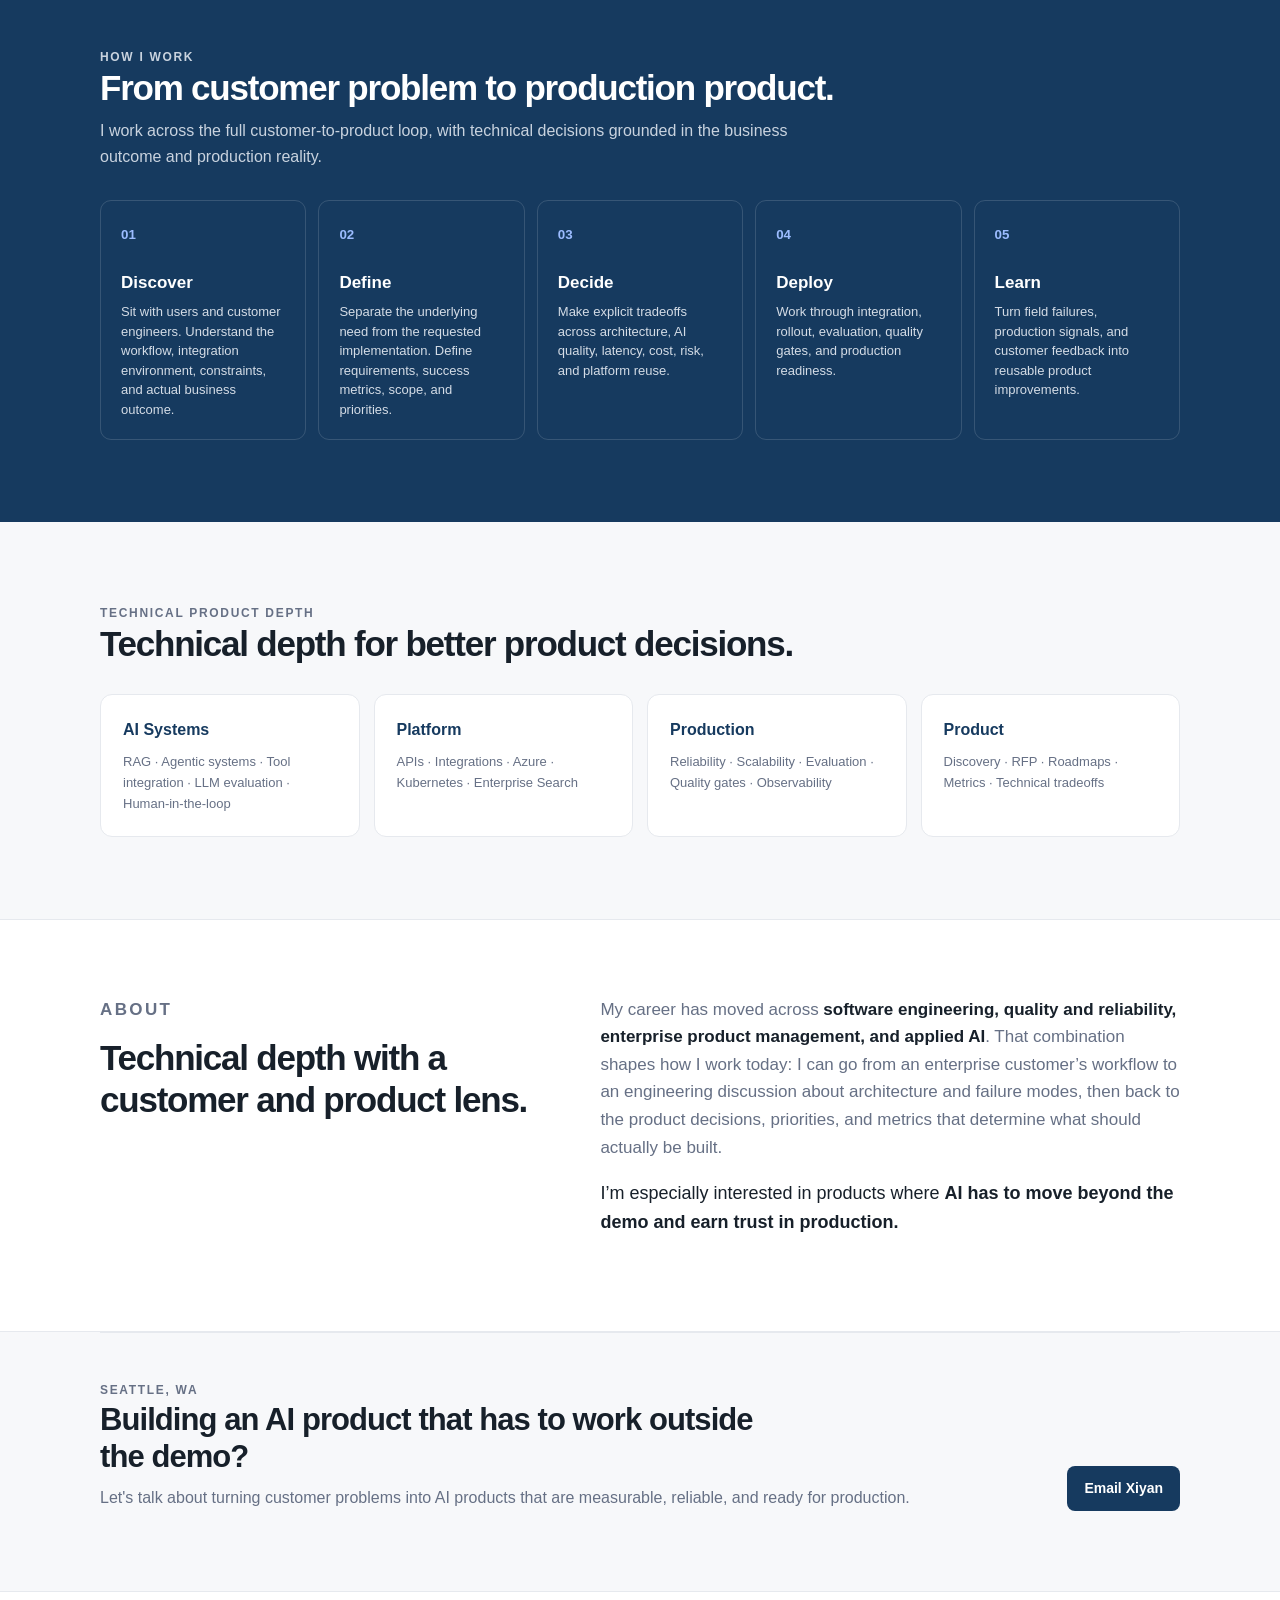
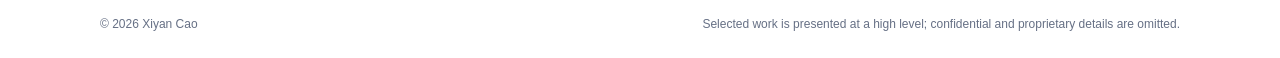
==== commit f0b74eff: "Add files via upload" ====
--- a/index.html
+++ b/index.html
@@ -16,16 +16,16 @@
 <div class="proof-item"><b>25%</b><span>search latency reduction</span></div>
 </div></section>
 
-<section id="work" class="wrap section"><div class="section-title"><p class="kicker">SELECTED PRODUCT WORK</p><h2>Three cases. Three dimensions of product leadership.</h2><p>Each case is selected to show a different part of how I operate—from AI evaluation and field deployment to platform strategy and scale.</p></div>
+<section id="work" class="wrap section"><div class="section-title"><p class="kicker">SELECTED PRODUCT WORK</p><h2>Three cases. Three dimensions of product leadership.</h2><p>Each case highlights a different dimension of my product leadership—from AI evaluation and enterprise deployment to platform strategy and scale.</p></div>
 <div class="work">
 <a class="project" href="case-ai-readiness.html"><span class="project-no">AI PRODUCT / EVALUATION</span><div><h3>AI Deployment Readiness & Evaluation</h3><p class="question">When is an AI system actually safe and reliable enough to ship?</p><p class="desc">Designed a 0→1 product that turns automated evaluation, failure analysis, risk-based quality gates, and human review into a defensible deployment decision.</p><div class="evidence"><span>0→1 AI Product</span><span>LLM Evaluation</span><span>Quality Gates</span><span>Production Readiness</span></div></div></a>
 
-<a class="project" href="case-enterprise-platform.html"><span class="project-no">FORWARD DEPLOYED / ENTERPRISE</span><div><h3>K–12 High-Stakes Assessment Cloud Platform</h3><p class="question">Turning complex enterprise requirements into a scalable platform—and commitments into delivery.</p><p class="desc">Led product strategy and a ~20-person global team, working across customer discovery, RFP requirements, technical tradeoffs, delivery, and production operations.</p><div class="evidence"><span>~$20M contract</span><span>2M+ concurrency</span><span>99.99% availability</span></div></div></a>
+<a class="project" href="case-enterprise-platform.html"><span class="project-no">FORWARD DEPLOYED / ENTERPRISE</span><div><h3>K–12 High-Stakes Assessment Cloud Platform</h3><p class="question">Turning complex enterprise requirements into a scalable platform—and commitments into delivery.</p><p class="desc">Led product strategy and a ~20-person global team, working across customer discovery, RFP requirements, technical tradeoffs, delivery, and production operations.</p><div class="evidence"><span>~$20M multi-year contract</span><span>2M+ concurrent users</span><span>99.99% availability</span></div></div></a>
 
 <a class="project" href="case-search-ai.html"><span class="project-no">TECHNICAL PRODUCT / PLATFORM</span><div><h3>Enterprise Search & Applied AI</h3><p class="question">How do you balance relevance, latency, AI quality, and platform performance?</p><p class="desc">Owned enterprise search and applied-AI initiatives, translating user workflows into retrieval, indexing, API, evaluation, and rollout improvements—including a 25% latency reduction.</p><div class="evidence"><span>25% latency reduction</span><span>Azure AI Search</span><span>Applied AI</span></div></div></a>
 </div></section>
 
-<section id="approach" class="bridge"><div class="wrap section"><div class="section-title"><p class="kicker">HOW I WORK</p><h2>From field problem to production product.</h2><p>I work across the full customer-to-product loop, with technical decisions grounded in the business outcome and production reality.</p></div>
+<section id="approach" class="bridge"><div class="wrap section"><div class="section-title"><p class="kicker">HOW I WORK</p><h2>From customer problem to production product.</h2><p>I work across the full customer-to-product loop, with technical decisions grounded in the business outcome and production reality.</p></div>
 <div class="bridge-row five">
 <div class="bridge-step"><small>01</small><h3>Discover</h3><p>Sit with users and customer engineers. Understand the workflow, integration environment, constraints, and actual business outcome.</p></div>
 <div class="bridge-step"><small>02</small><h3>Define</h3><p>Separate the underlying need from the requested implementation. Define requirements, success metrics, scope, and priorities.</p></div>
--- a/style.css
+++ b/style.css
@@ -113,3 +113,14 @@
 .project .desc{line-height:1.55}
 .bridge-step p{line-height:1.5}
 @media(max-width:560px){.identity-strip span{width:auto}}
+
+/* V15 final cleanup */
+.identity-strip{display:flex;gap:8px;flex-wrap:wrap;align-items:center;margin-top:22px}
+.identity-strip span{display:inline-flex;align-items:center;gap:4px;padding:7px 10px;border:1px solid var(--line);background:#fff;border-radius:999px;white-space:normal}
+.identity-strip b{color:var(--navy)}
+.about-focus{margin-top:18px!important;font-size:18px!important;color:var(--ink)!important}
+.project .evidence span{white-space:normal}
+@media(max-width:560px){
+  .identity-strip{gap:6px}
+  .identity-strip span{width:auto}
+}
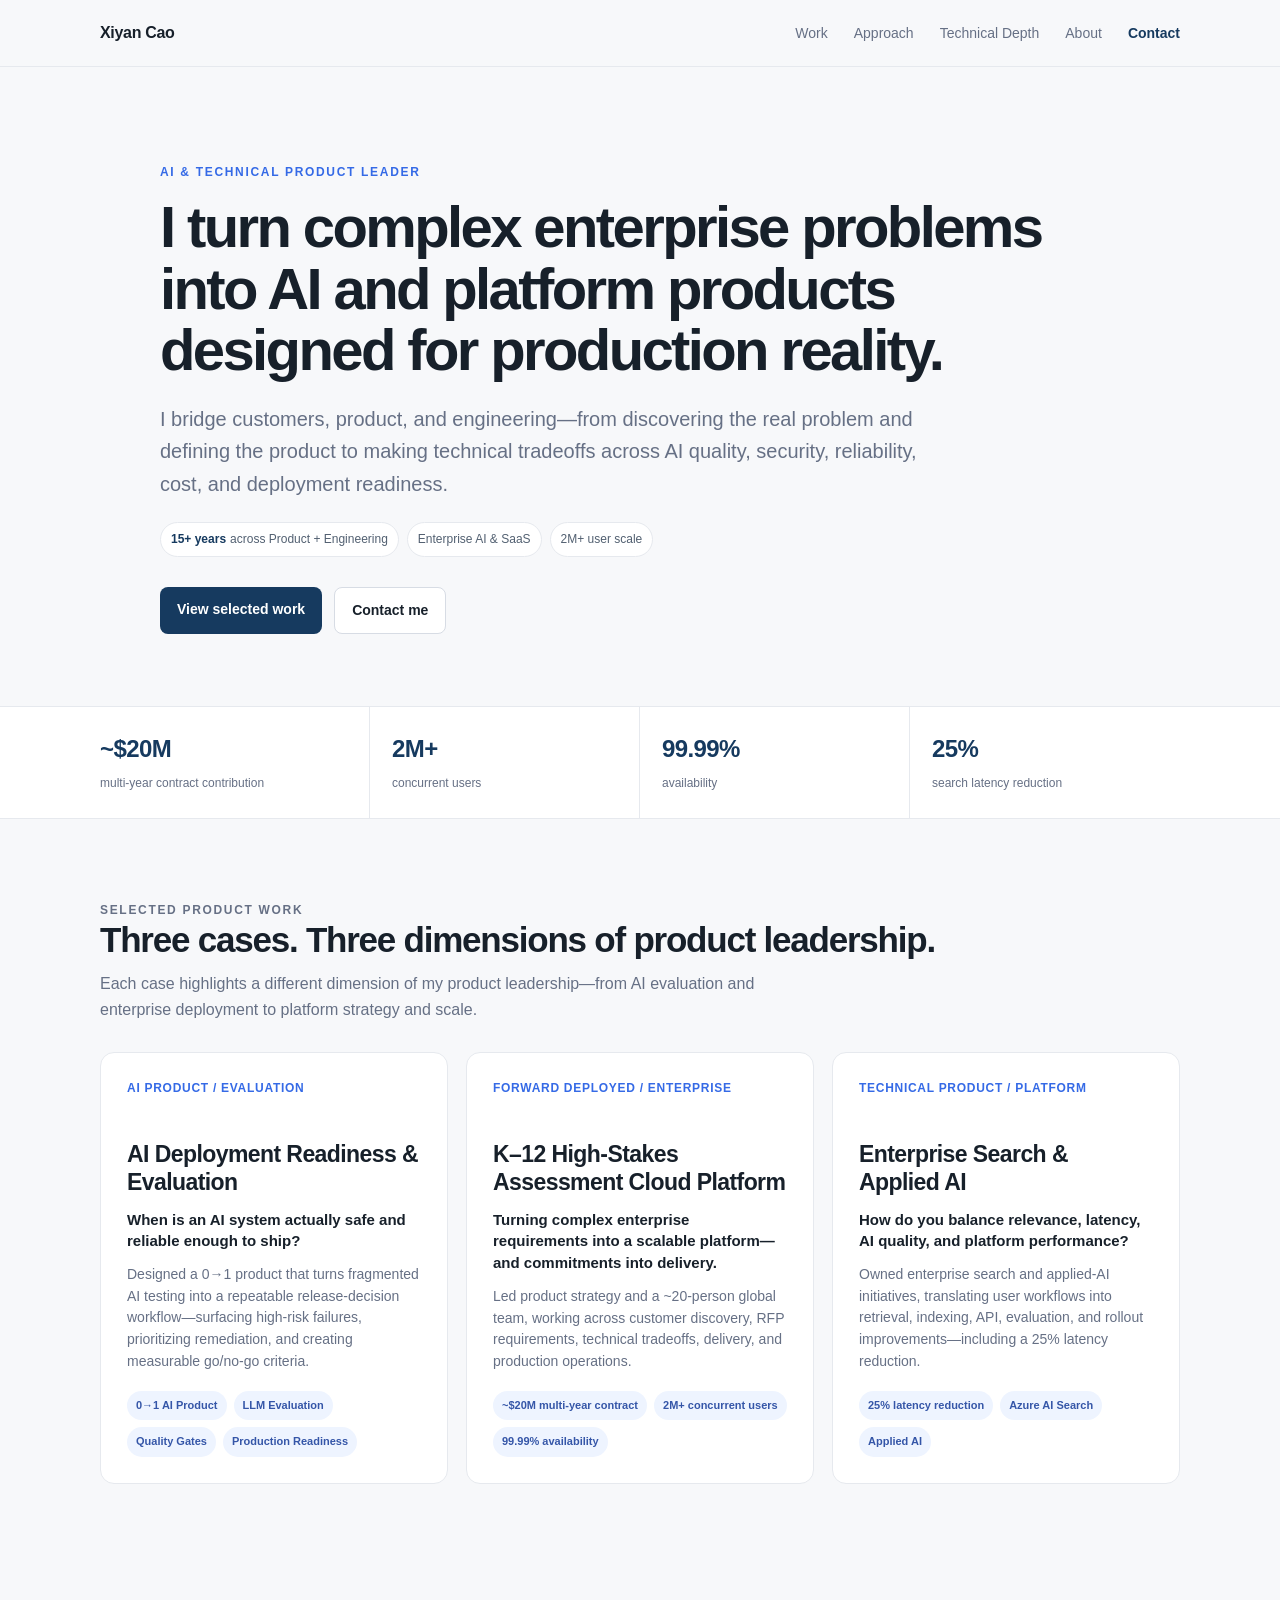
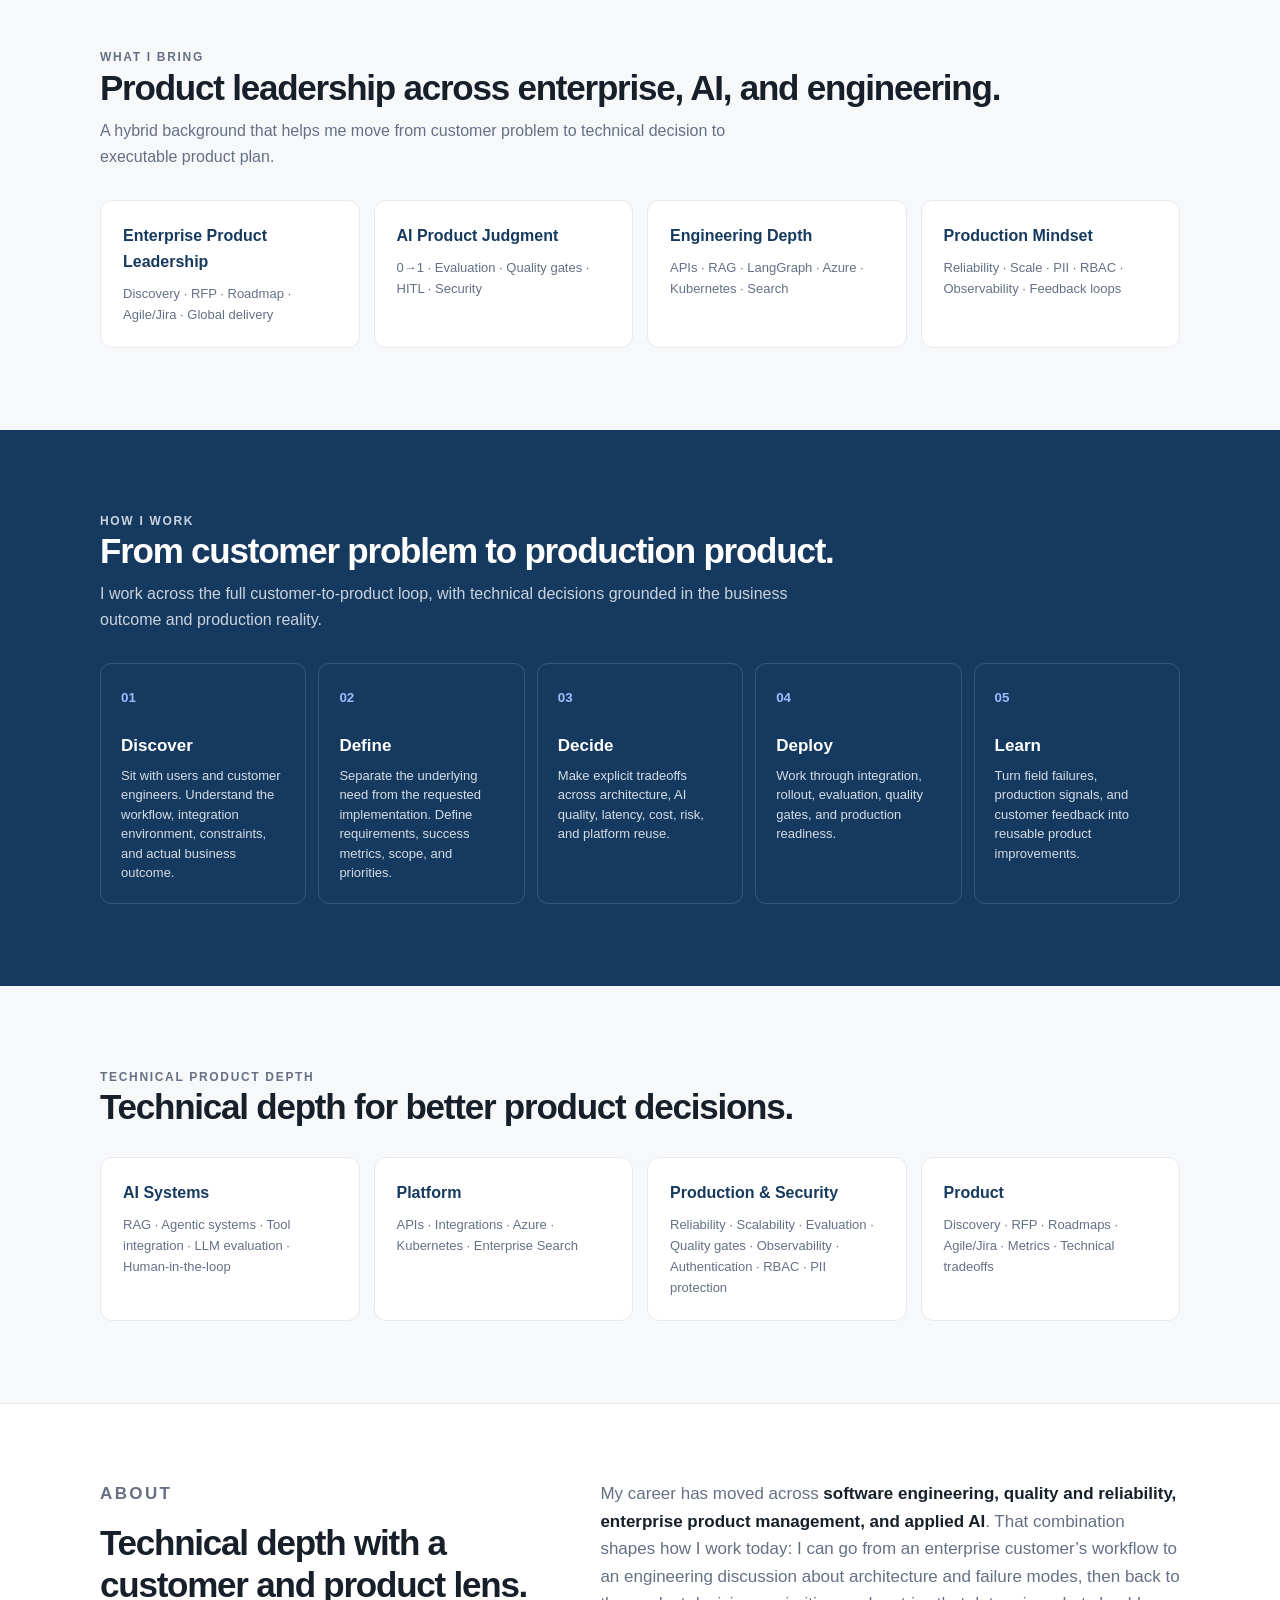
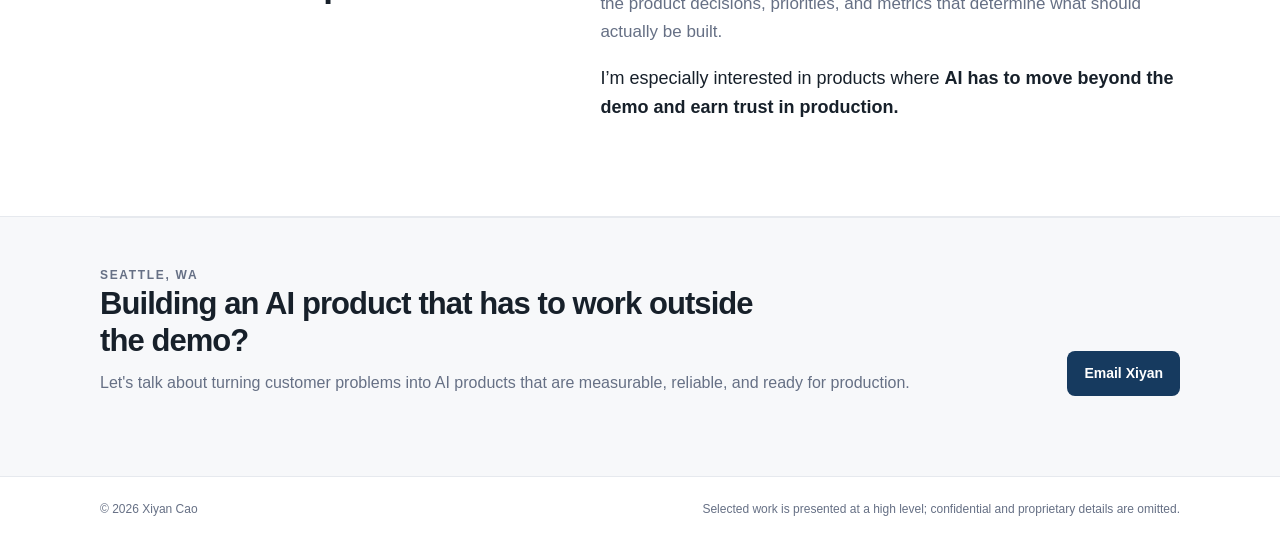
==== commit fb6c946b: "Add files via upload" ====
--- a/index.html
+++ b/index.html
@@ -3,8 +3,8 @@
 <main>
 <section class="wrap hero">
 <p class="kicker">AI & TECHNICAL PRODUCT LEADER</p>
-<h1>I turn complex enterprise problems into AI products that work in production.</h1>
-<p class="lead">I bridge customers, product, and engineering—from discovering the real problem to making technical tradeoffs, evaluating AI quality, and getting reliable products into production.</p>
+<h1>I turn complex enterprise problems into AI and platform products designed for production reality.</h1>
+<p class="lead">I bridge customers, product, and engineering—from discovering the real problem and defining the product to making technical tradeoffs across AI quality, security, reliability, cost, and deployment readiness.</p>
 <div class="identity-strip"><span><b>15+ years</b> across Product + Engineering</span><span>Enterprise AI & SaaS</span><span>2M+ user scale</span></div>
 <div class="actions"><a class="btn primary" href="#work">View selected work</a><a class="btn secondary" href="mailto:xiyancao257@gmail.com">Contact me</a></div>
 </section>
@@ -18,11 +18,18 @@
 
 <section id="work" class="wrap section"><div class="section-title"><p class="kicker">SELECTED PRODUCT WORK</p><h2>Three cases. Three dimensions of product leadership.</h2><p>Each case highlights a different dimension of my product leadership—from AI evaluation and enterprise deployment to platform strategy and scale.</p></div>
 <div class="work">
-<a class="project" href="case-ai-readiness.html"><span class="project-no">AI PRODUCT / EVALUATION</span><div><h3>AI Deployment Readiness & Evaluation</h3><p class="question">When is an AI system actually safe and reliable enough to ship?</p><p class="desc">Designed a 0→1 product that turns automated evaluation, failure analysis, risk-based quality gates, and human review into a defensible deployment decision.</p><div class="evidence"><span>0→1 AI Product</span><span>LLM Evaluation</span><span>Quality Gates</span><span>Production Readiness</span></div></div></a>
+<a class="project" href="case-ai-readiness.html"><span class="project-no">AI PRODUCT / EVALUATION</span><div><h3>AI Deployment Readiness & Evaluation</h3><p class="question">When is an AI system actually safe and reliable enough to ship?</p><p class="desc">Designed a 0→1 product that turns fragmented AI testing into a repeatable release-decision workflow—surfacing high-risk failures, prioritizing remediation, and creating measurable go/no-go criteria.</p><div class="evidence"><span>0→1 AI Product</span><span>LLM Evaluation</span><span>Quality Gates</span><span>Production Readiness</span></div></div></a>
 
 <a class="project" href="case-enterprise-platform.html"><span class="project-no">FORWARD DEPLOYED / ENTERPRISE</span><div><h3>K–12 High-Stakes Assessment Cloud Platform</h3><p class="question">Turning complex enterprise requirements into a scalable platform—and commitments into delivery.</p><p class="desc">Led product strategy and a ~20-person global team, working across customer discovery, RFP requirements, technical tradeoffs, delivery, and production operations.</p><div class="evidence"><span>~$20M multi-year contract</span><span>2M+ concurrent users</span><span>99.99% availability</span></div></div></a>
 
 <a class="project" href="case-search-ai.html"><span class="project-no">TECHNICAL PRODUCT / PLATFORM</span><div><h3>Enterprise Search & Applied AI</h3><p class="question">How do you balance relevance, latency, AI quality, and platform performance?</p><p class="desc">Owned enterprise search and applied-AI initiatives, translating user workflows into retrieval, indexing, API, evaluation, and rollout improvements—including a 25% latency reduction.</p><div class="evidence"><span>25% latency reduction</span><span>Azure AI Search</span><span>Applied AI</span></div></div></a>
+</div></section>
+
+<section id="strengths" class="wrap section"><div class="section-title"><p class="kicker">WHAT I BRING</p><h2>Product leadership across enterprise, AI, and engineering.</h2><p>A hybrid background that helps me move from customer problem to technical decision to executable product plan.</p></div><div class="depth-grid">
+<div class="depth-card"><h3>Enterprise Product Leadership</h3><p>Discovery · RFP · Roadmap · Agile/Jira · Global delivery</p></div>
+<div class="depth-card"><h3>AI Product Judgment</h3><p>0→1 · Evaluation · Quality gates · HITL · Security</p></div>
+<div class="depth-card"><h3>Engineering Depth</h3><p>APIs · RAG · LangGraph · Azure · Kubernetes · Search</p></div>
+<div class="depth-card"><h3>Production Mindset</h3><p>Reliability · Scale · PII · RBAC · Observability · Feedback loops</p></div>
 </div></section>
 
 <section id="approach" class="bridge"><div class="wrap section"><div class="section-title"><p class="kicker">HOW I WORK</p><h2>From customer problem to production product.</h2><p>I work across the full customer-to-product loop, with technical decisions grounded in the business outcome and production reality.</p></div>
@@ -38,8 +45,8 @@
 <div class="depth-grid">
 <div class="depth-card"><h3>AI Systems</h3><p>RAG · Agentic systems · Tool integration · LLM evaluation · Human-in-the-loop</p></div>
 <div class="depth-card"><h3>Platform</h3><p>APIs · Integrations · Azure · Kubernetes · Enterprise Search</p></div>
-<div class="depth-card"><h3>Production</h3><p>Reliability · Scalability · Evaluation · Quality gates · Observability</p></div>
-<div class="depth-card"><h3>Product</h3><p>Discovery · RFP · Roadmaps · Metrics · Technical tradeoffs</p></div>
+<div class="depth-card"><h3>Production & Security</h3><p>Reliability · Scalability · Evaluation · Quality gates · Observability · Authentication · RBAC · PII protection</p></div>
+<div class="depth-card"><h3>Product</h3><p>Discovery · RFP · Roadmaps · Agile/Jira · Metrics · Technical tradeoffs</p></div>
 </div></section>
 
 <section id="about" class="about-band"><div class="wrap about"><div><p class="kicker">ABOUT</p><h2>Technical depth with a customer and product lens.</h2></div><div><p>My career has moved across <strong>software engineering, quality and reliability, enterprise product management, and applied AI</strong>. That combination shapes how I work today: I can go from an enterprise customer’s workflow to an engineering discussion about architecture and failure modes, then back to the product decisions, priorities, and metrics that determine what should actually be built.</p><p class="about-focus">I’m especially interested in products where <strong>AI has to move beyond the demo and earn trust in production.</strong></p></div></div></section>
--- a/style.css
+++ b/style.css
@@ -124,3 +124,6 @@
   .identity-strip{gap:6px}
   .identity-strip span{width:auto}
 }
+
+/* V16: product-value and security/governance refinements */
+.value-grid{display:grid;grid-template-columns:repeat(3,1fr);gap:12px;margin:18px 0}.value-grid>div{padding:16px;border:1px solid var(--line);border-radius:10px;background:#fff}.value-grid b{display:block;color:var(--navy);font-size:13px;margin-bottom:6px}.value-grid span{display:block;color:var(--muted);font-size:12px;line-height:1.5}.governance-layer{margin:10px 0 12px;padding:13px 16px;border:1px solid #c7d4e8;background:#f4f7fb;border-radius:10px;text-align:center}.governance-layer b{display:block;color:var(--navy);font-size:12px;margin-bottom:4px}.governance-layer span{font-size:11px;color:#536273;font-weight:700}@media(max-width:760px){.value-grid{grid-template-columns:1fr}}
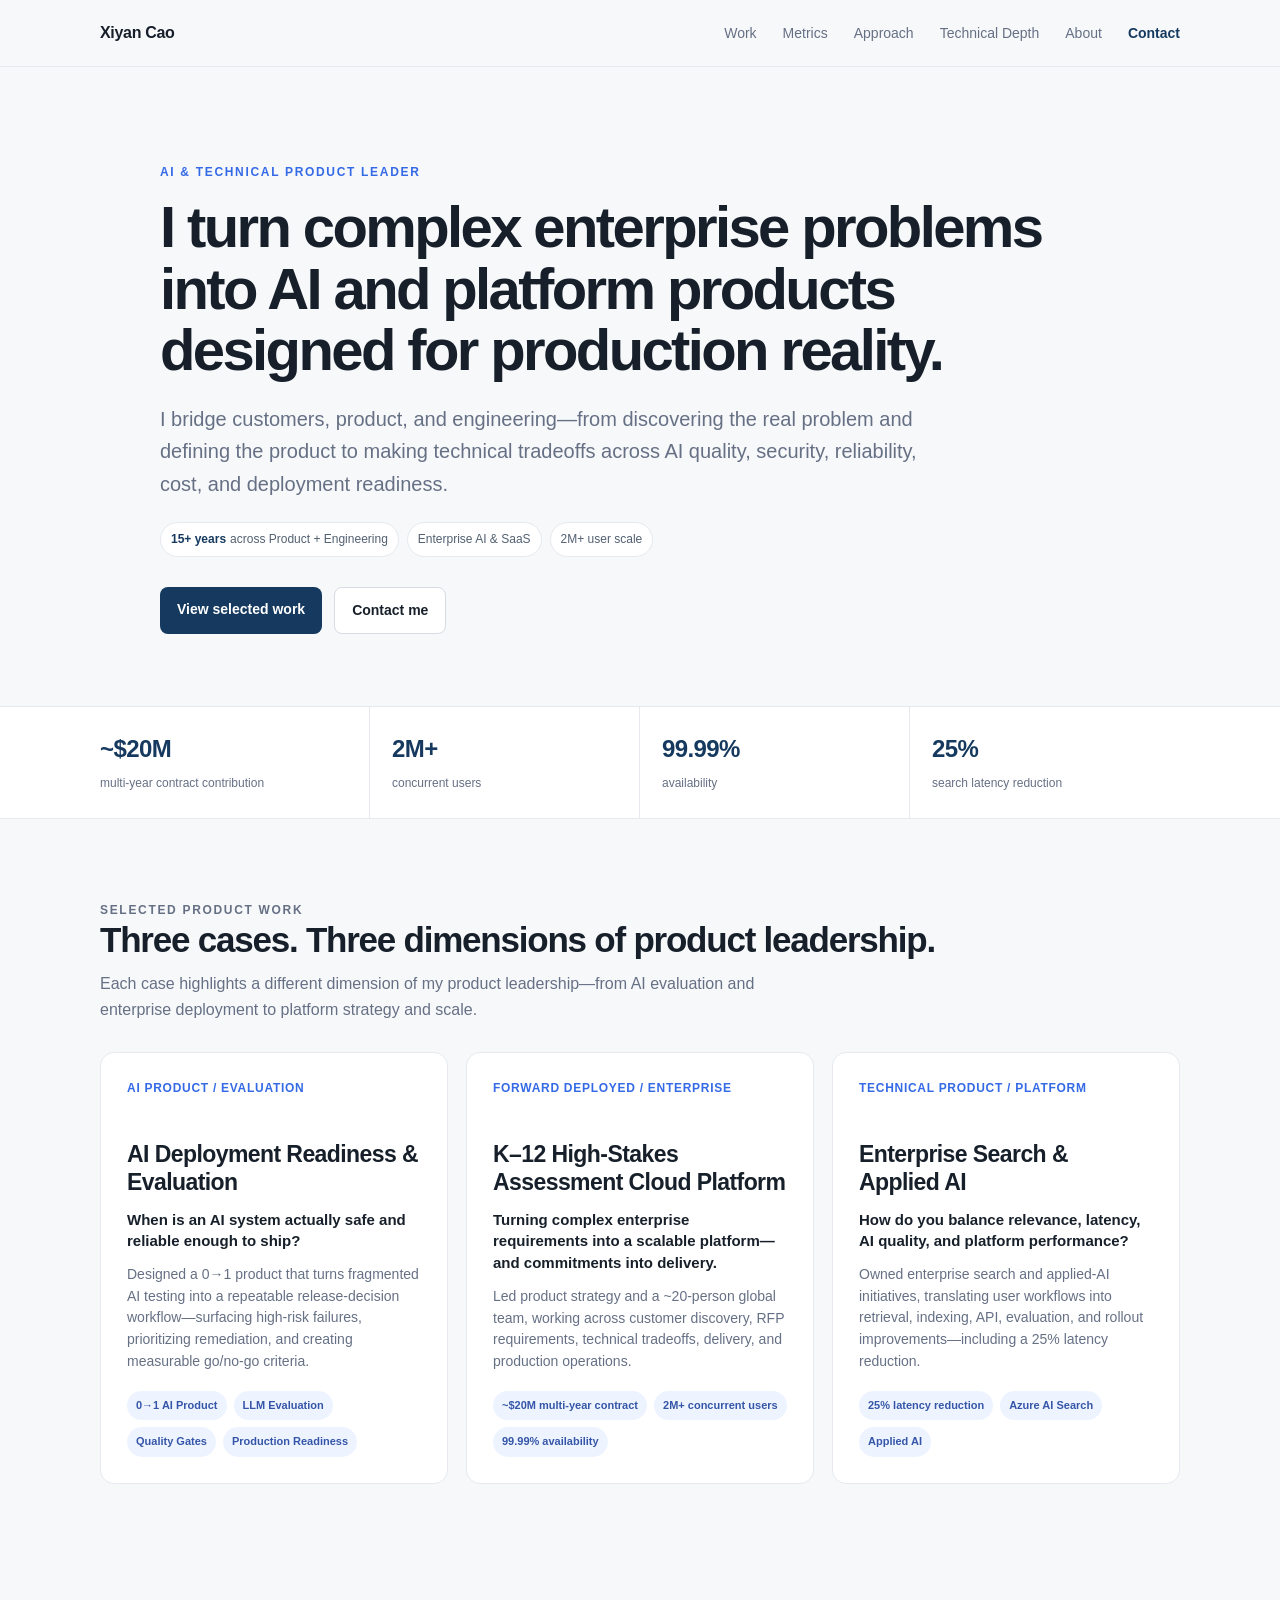
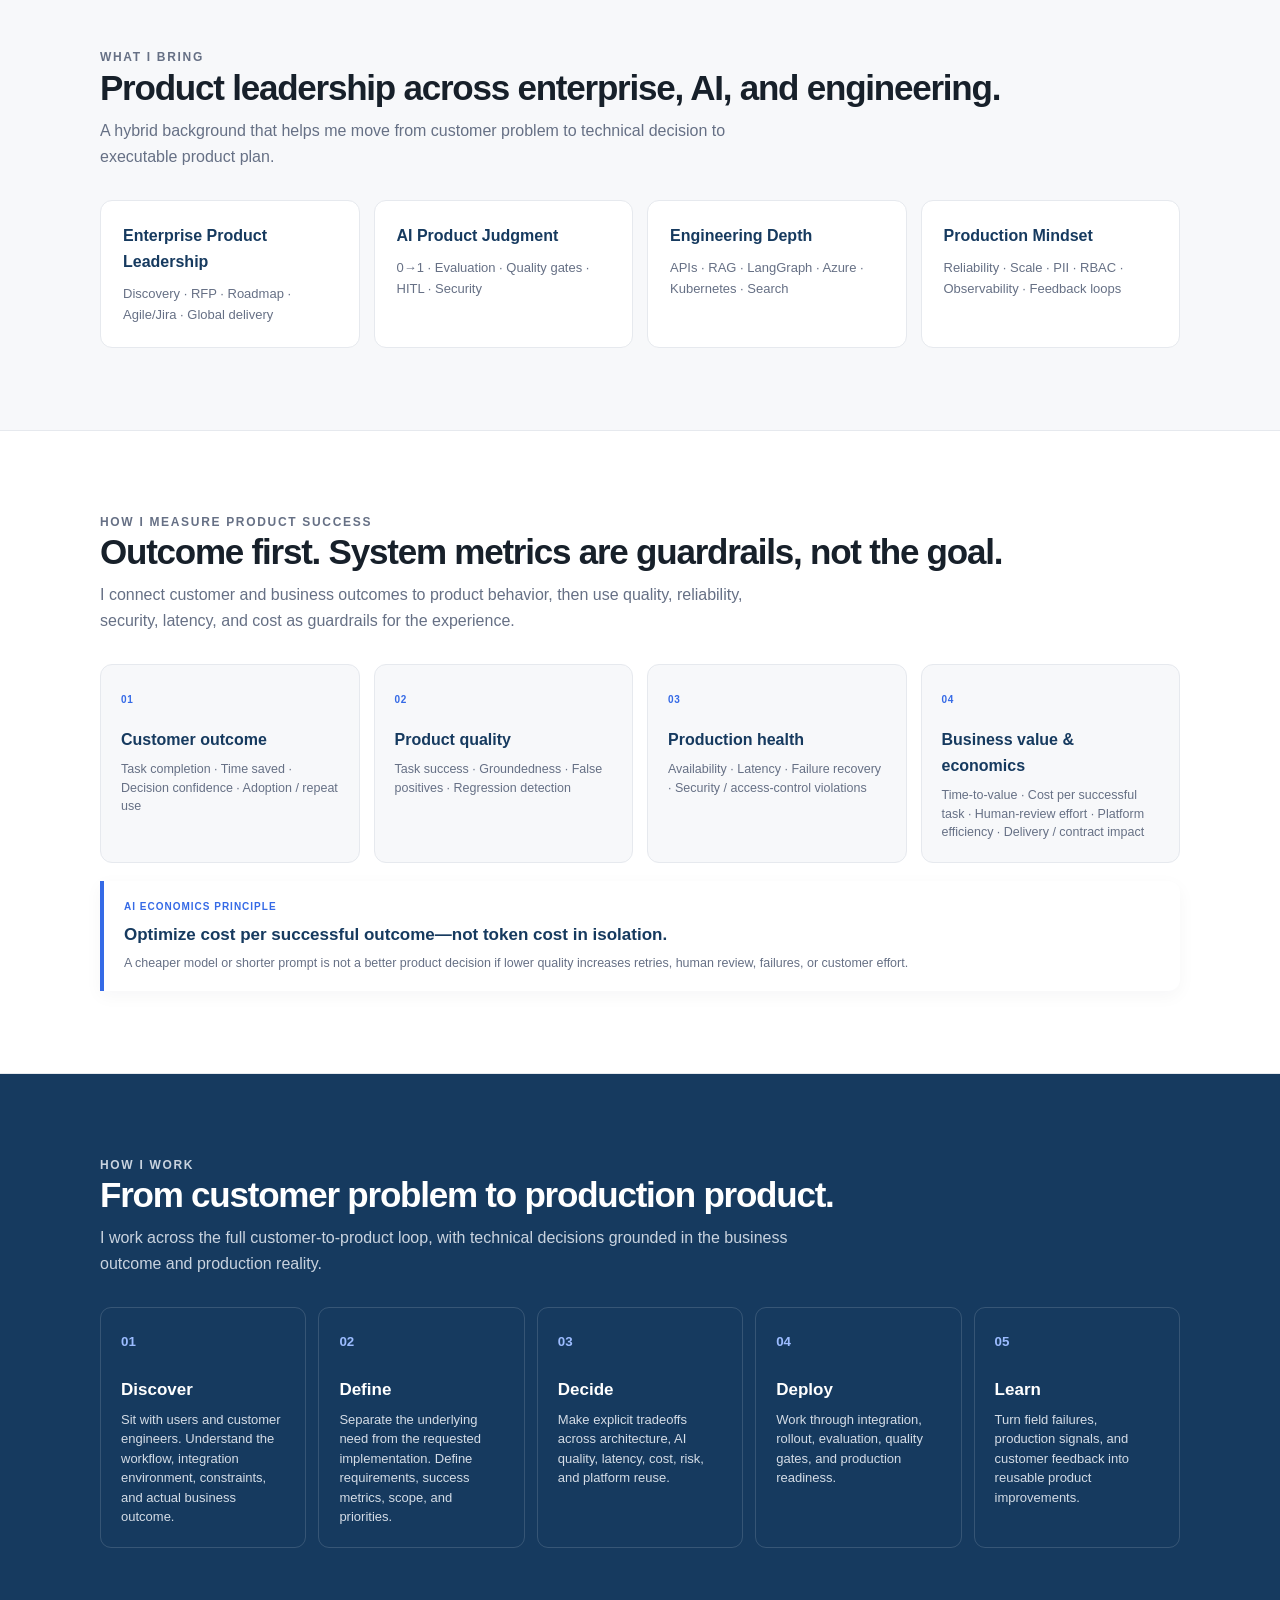
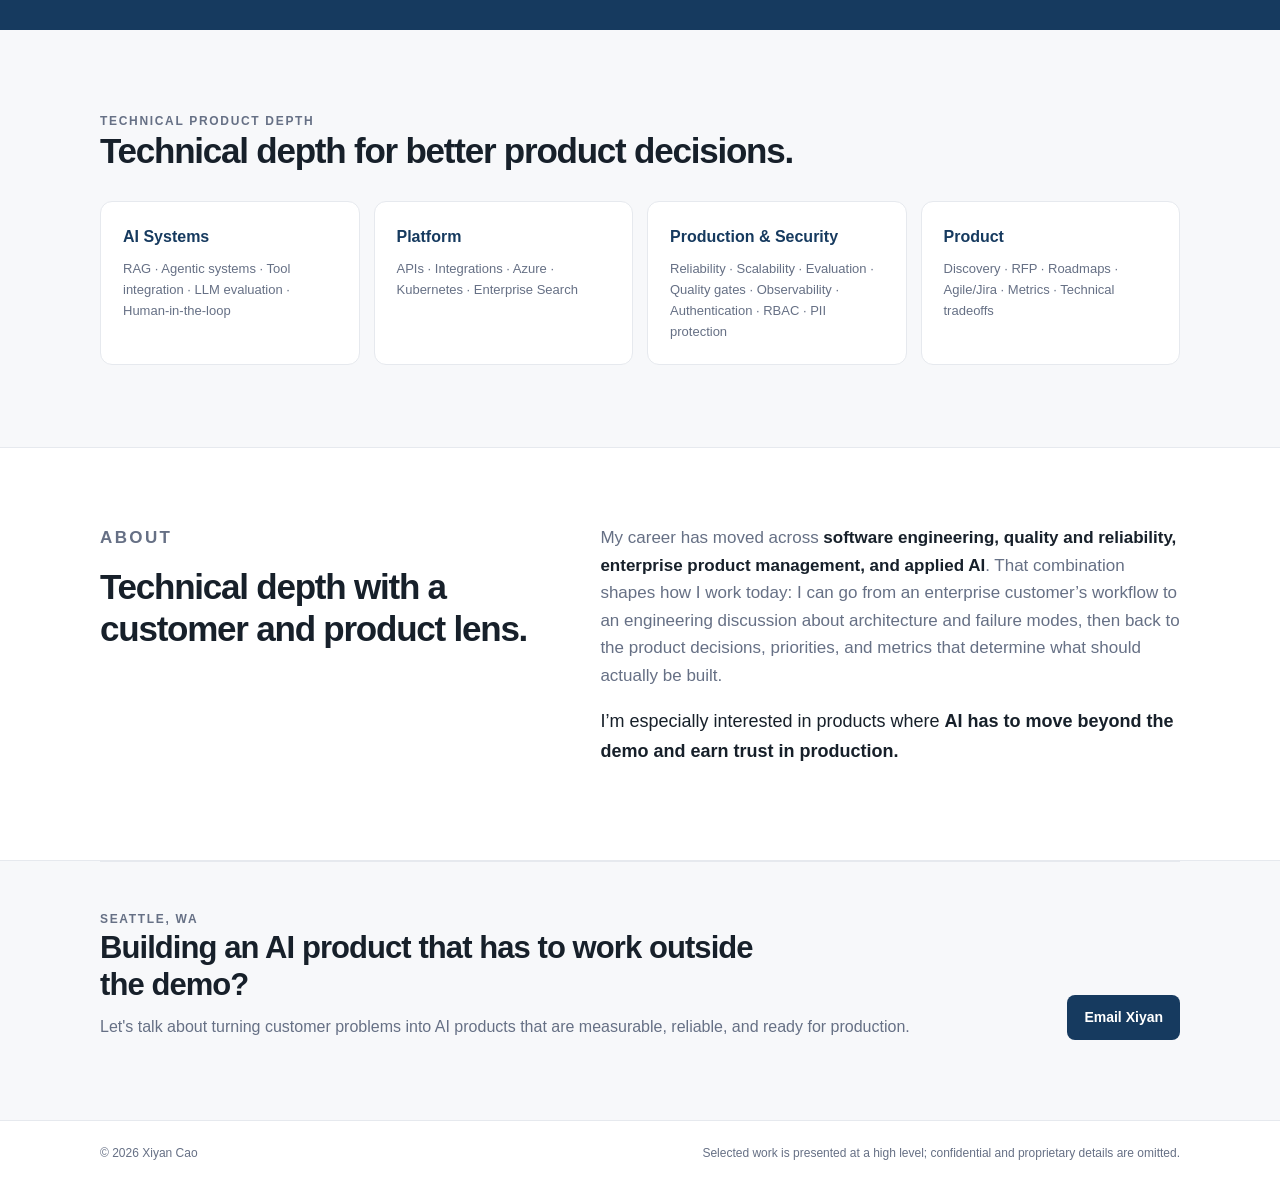
==== commit c5e4740d: "Add files via upload" ====
--- a/index.html
+++ b/index.html
@@ -1,5 +1,5 @@
 <!doctype html><html lang="en"><head><meta charset="utf-8"><meta name="viewport" content="width=device-width,initial-scale=1"><meta name="description" content="Xiyan Cao — AI & Technical Product Leader"><title>Xiyan Cao | AI & Technical Product Leader</title><link rel="stylesheet" href="style.css"></head><body>
-<header><div class="wrap"><nav><a class="brand" href="#">Xiyan Cao</a><div class="links"><a href="#work">Work</a><a href="#approach">Approach</a><a href="#depth">Technical Depth</a><a href="#about">About</a><a class="contact-link" href="mailto:xiyancao257@gmail.com">Contact</a></div></nav></div></header>
+<header><div class="wrap"><nav><a class="brand" href="#">Xiyan Cao</a><div class="links"><a href="#work">Work</a><a href="#metrics">Metrics</a><a href="#approach">Approach</a><a href="#depth">Technical Depth</a><a href="#about">About</a><a class="contact-link" href="mailto:xiyancao257@gmail.com">Contact</a></div></nav></div></header>
 <main>
 <section class="wrap hero">
 <p class="kicker">AI & TECHNICAL PRODUCT LEADER</p>
@@ -32,6 +32,26 @@
 <div class="depth-card"><h3>Production Mindset</h3><p>Reliability · Scale · PII · RBAC · Observability · Feedback loops</p></div>
 </div></section>
 
+
+<section id="metrics" class="metrics-band"><div class="wrap section">
+  <div class="section-title">
+    <p class="kicker">HOW I MEASURE PRODUCT SUCCESS</p>
+    <h2>Outcome first. System metrics are guardrails, not the goal.</h2>
+    <p>I connect customer and business outcomes to product behavior, then use quality, reliability, security, latency, and cost as guardrails for the experience.</p>
+  </div>
+  <div class="metrics-grid">
+    <div class="metric-card"><small>01</small><h3>Customer outcome</h3><p>Task completion · Time saved · Decision confidence · Adoption / repeat use</p></div>
+    <div class="metric-card"><small>02</small><h3>Product quality</h3><p>Task success · Groundedness · False positives · Regression detection</p></div>
+    <div class="metric-card"><small>03</small><h3>Production health</h3><p>Availability · Latency · Failure recovery · Security / access-control violations</p></div>
+    <div class="metric-card"><small>04</small><h3>Business value & economics</h3><p>Time-to-value · Cost per successful task · Human-review effort · Platform efficiency · Delivery / contract impact</p></div>
+  </div>
+  <div class="economics-callout">
+    <small>AI economics principle</small>
+    <strong>Optimize cost per successful outcome—not token cost in isolation.</strong>
+    <p>A cheaper model or shorter prompt is not a better product decision if lower quality increases retries, human review, failures, or customer effort.</p>
+  </div>
+</div></section>
+
 <section id="approach" class="bridge"><div class="wrap section"><div class="section-title"><p class="kicker">HOW I WORK</p><h2>From customer problem to production product.</h2><p>I work across the full customer-to-product loop, with technical decisions grounded in the business outcome and production reality.</p></div>
 <div class="bridge-row five">
 <div class="bridge-step"><small>01</small><h3>Discover</h3><p>Sit with users and customer engineers. Understand the workflow, integration environment, constraints, and actual business outcome.</p></div>
--- a/style.css
+++ b/style.css
@@ -127,3 +127,29 @@
 
 /* V16: product-value and security/governance refinements */
 .value-grid{display:grid;grid-template-columns:repeat(3,1fr);gap:12px;margin:18px 0}.value-grid>div{padding:16px;border:1px solid var(--line);border-radius:10px;background:#fff}.value-grid b{display:block;color:var(--navy);font-size:13px;margin-bottom:6px}.value-grid span{display:block;color:var(--muted);font-size:12px;line-height:1.5}.governance-layer{margin:10px 0 12px;padding:13px 16px;border:1px solid #c7d4e8;background:#f4f7fb;border-radius:10px;text-align:center}.governance-layer b{display:block;color:var(--navy);font-size:12px;margin-bottom:4px}.governance-layer span{font-size:11px;color:#536273;font-weight:700}@media(max-width:760px){.value-grid{grid-template-columns:1fr}}
+
+/* V17: Product metrics */
+.metrics-band{background:#fff;border-block:1px solid var(--line)}
+.metrics-grid{display:grid;grid-template-columns:repeat(4,1fr);gap:14px}
+.metric-card{border:1px solid var(--line);border-radius:12px;padding:20px;background:var(--bg)}
+.metric-card small{font-size:10px;font-weight:800;letter-spacing:.08em;color:var(--blue)}
+.metric-card h3{margin:16px 0 7px;color:var(--navy);font-size:16px}
+.metric-card p{margin:0;color:var(--muted);font-size:12.5px;line-height:1.5}
+.north-star{background:var(--navy);color:#fff;border-radius:13px;padding:22px;margin:18px 0}
+.north-star .north-label{display:block;text-transform:uppercase;letter-spacing:.1em;color:#9cbcff;font-size:10px;font-weight:800;margin-bottom:8px}
+.north-star strong{display:block;font-size:22px;line-height:1.2;margin-bottom:7px}
+.north-star p{color:#d7e0ea;margin:0;font-size:13px}
+.metric-proof-grid{display:grid;grid-template-columns:repeat(4,1fr);gap:10px;margin:18px 0}
+.metric-proof-grid div{background:#fff;border:1px solid var(--line);border-radius:11px;padding:16px}
+.metric-proof-grid b{display:block;color:var(--navy);font-size:22px}
+.metric-proof-grid span{display:block;color:#4d5968;font-size:12px;margin:3px 0}
+.metric-proof-grid small{font-size:10px;color:var(--muted);text-transform:uppercase;letter-spacing:.06em}
+@media(max-width:900px){.metrics-grid,.metric-proof-grid{grid-template-columns:1fr 1fr}}
+@media(max-width:560px){.metrics-grid,.metric-proof-grid{grid-template-columns:1fr}}
+
+/* V18: AI economics */
+.economics-callout{margin-top:18px;border-left:4px solid var(--blue);background:#fff;border-radius:0 12px 12px 0;padding:18px 20px;box-shadow:0 5px 18px rgba(15,23,42,.04)}
+.economics-callout small{display:block;text-transform:uppercase;letter-spacing:.1em;font-size:10px;font-weight:800;color:var(--blue);margin-bottom:6px}
+.economics-callout strong{display:block;color:var(--navy);font-size:17px;margin-bottom:5px}
+.economics-callout p{margin:0;color:var(--muted);font-size:12.5px;line-height:1.5}
+.economics-star{background:#102a43}
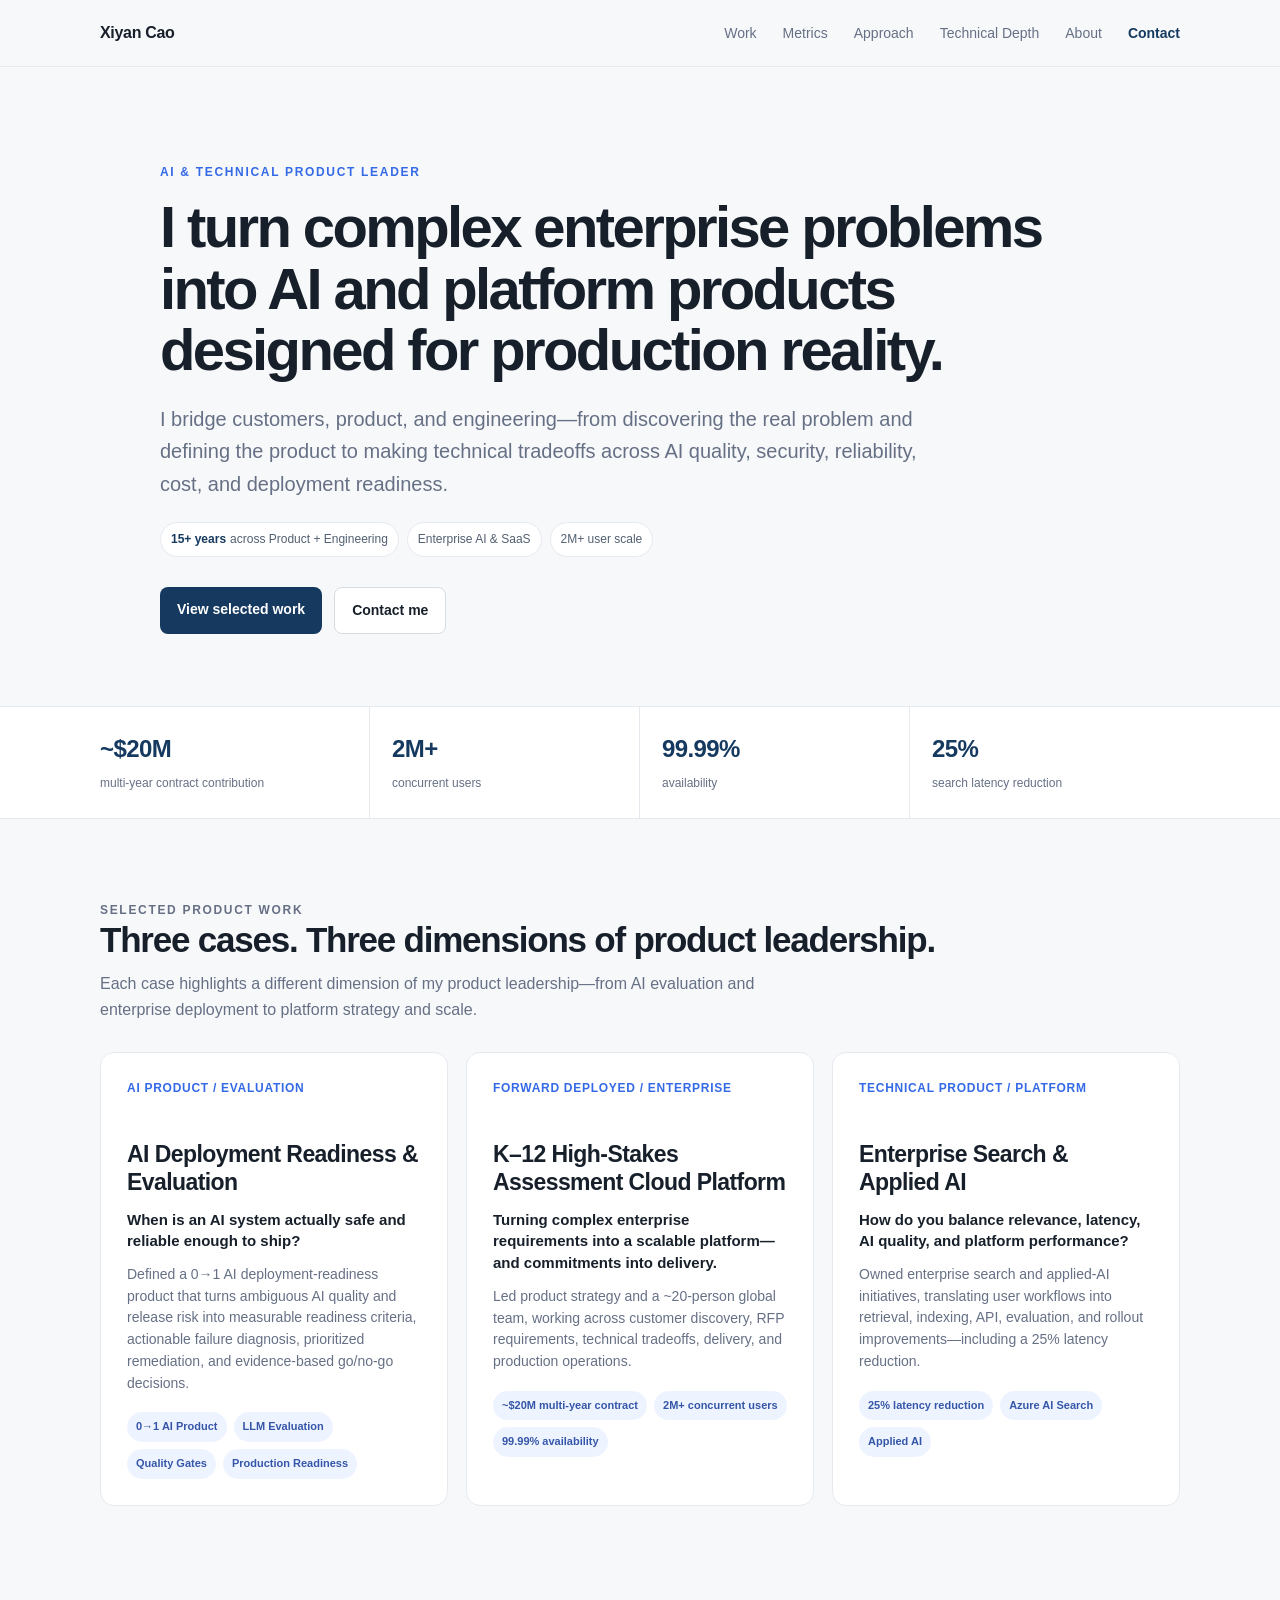
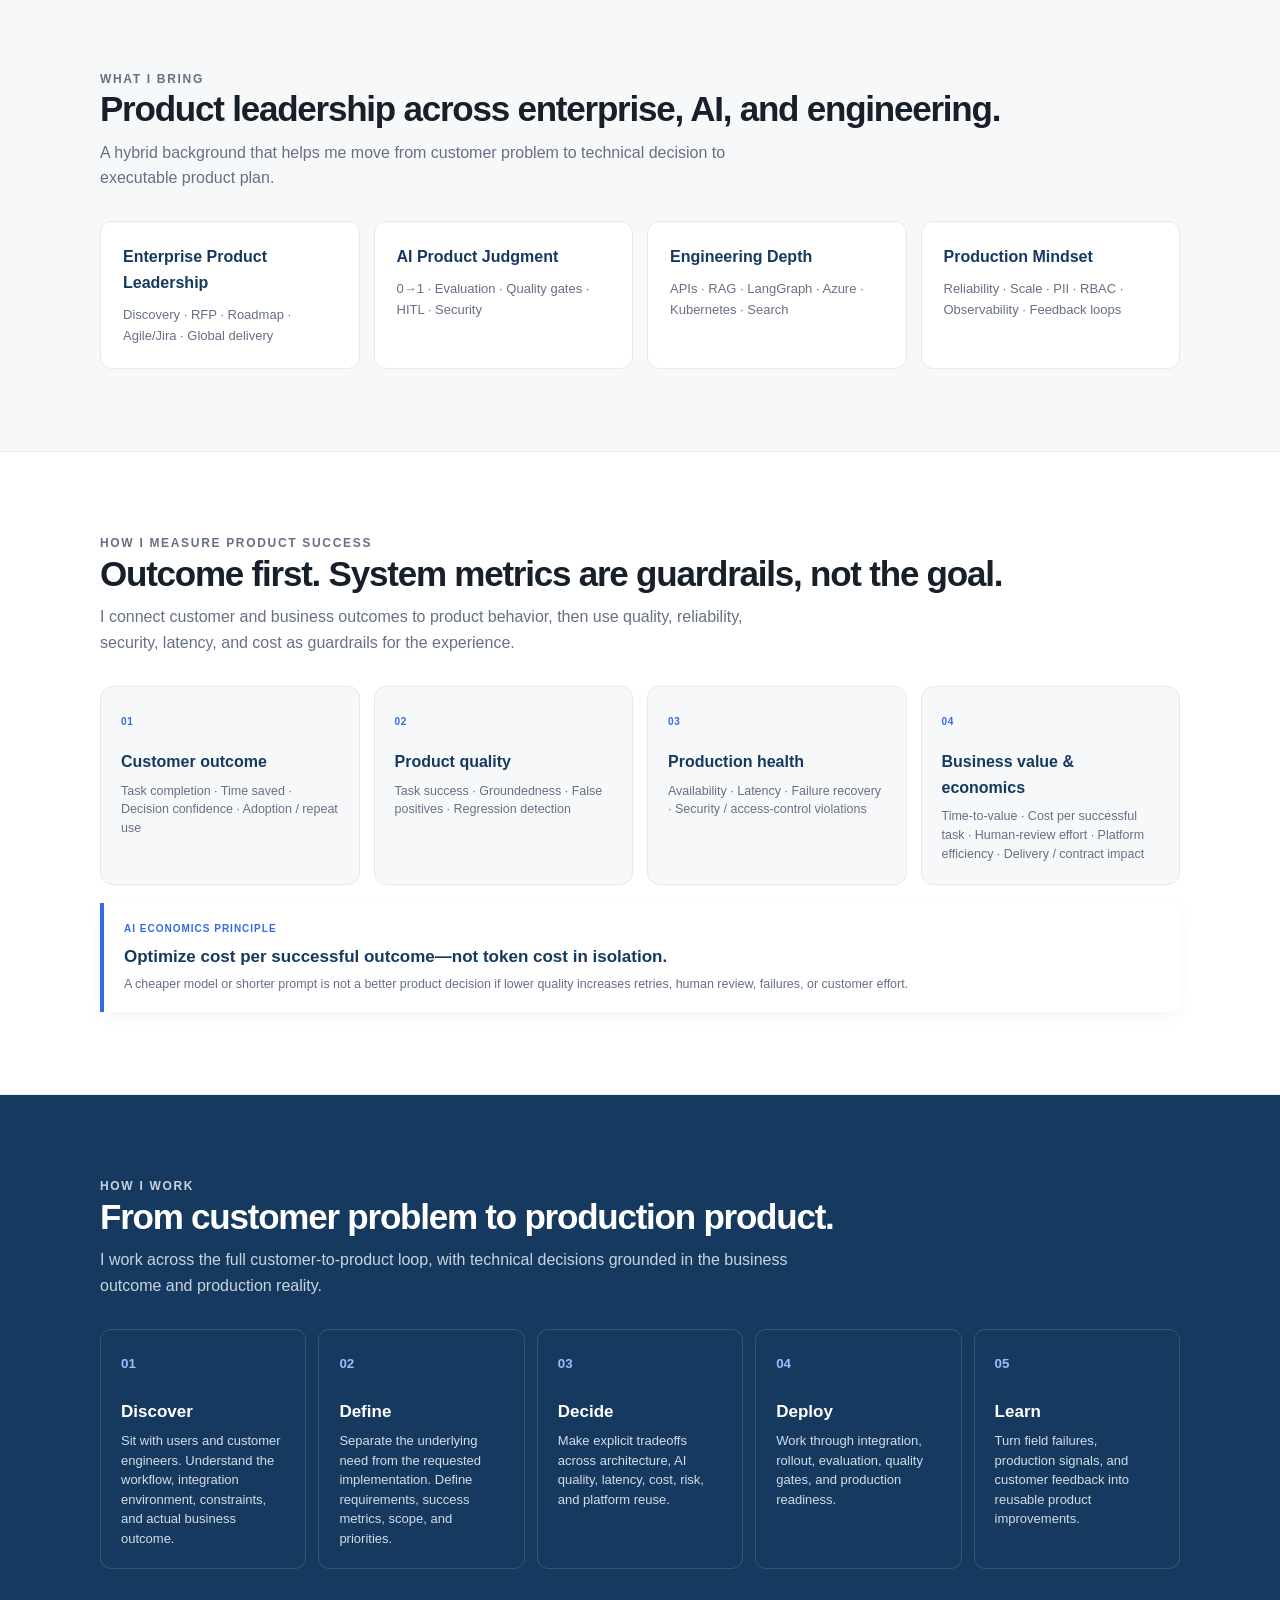
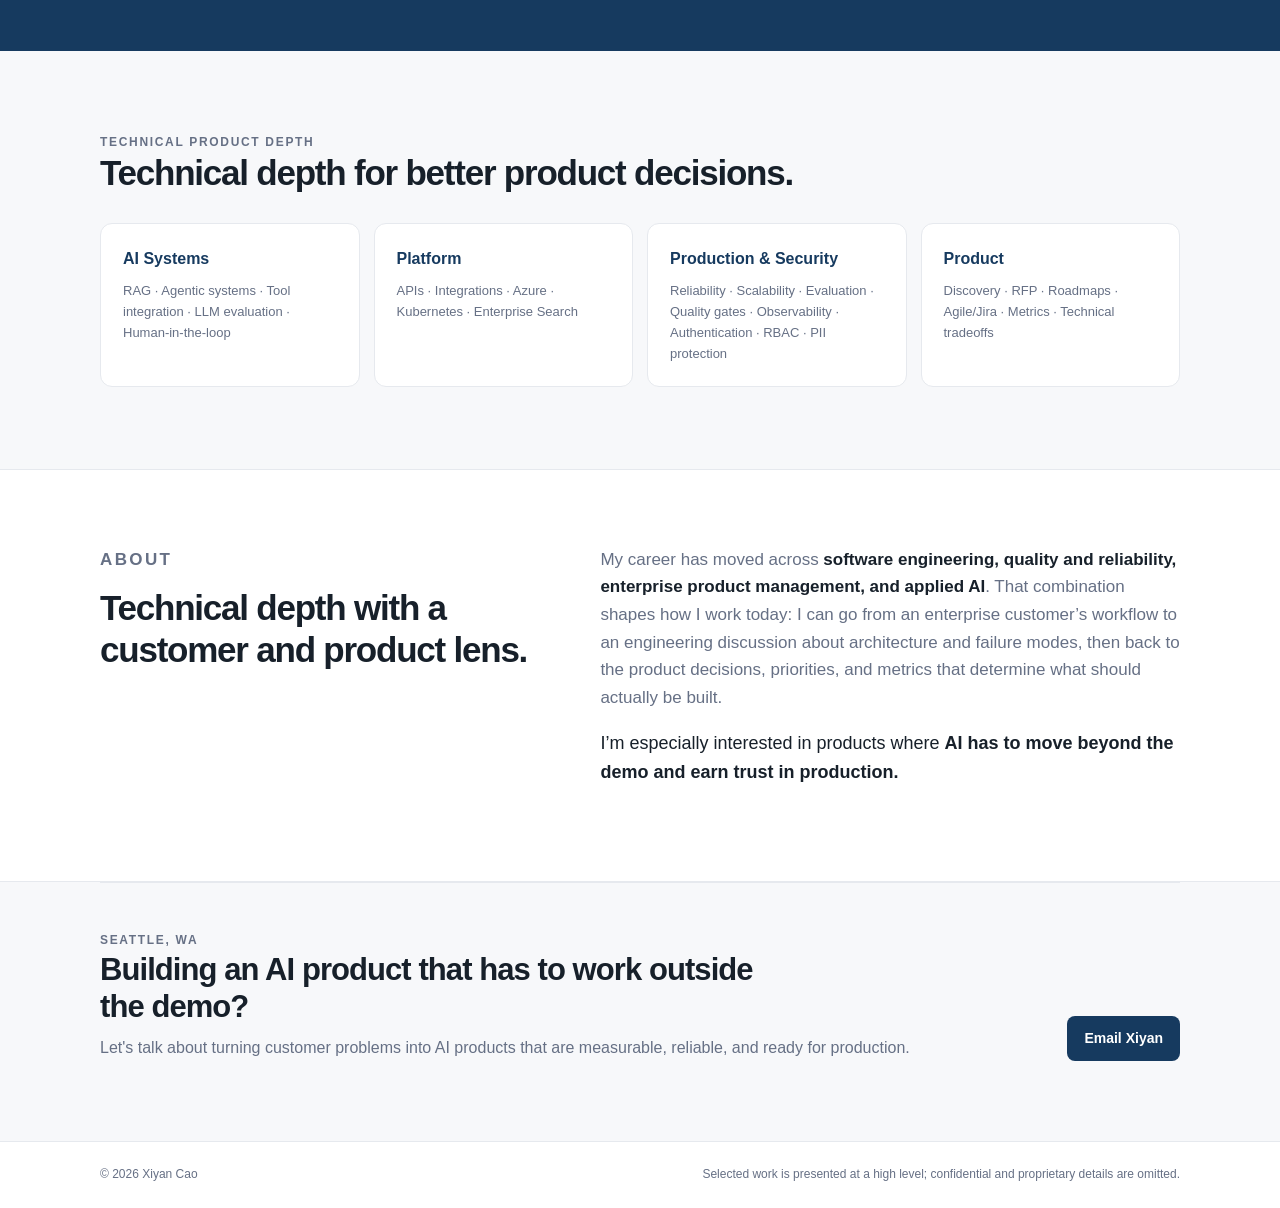
==== commit 328e84ec: "Add files via upload" ====
--- a/index.html
+++ b/index.html
@@ -18,7 +18,7 @@
 
 <section id="work" class="wrap section"><div class="section-title"><p class="kicker">SELECTED PRODUCT WORK</p><h2>Three cases. Three dimensions of product leadership.</h2><p>Each case highlights a different dimension of my product leadership—from AI evaluation and enterprise deployment to platform strategy and scale.</p></div>
 <div class="work">
-<a class="project" href="case-ai-readiness.html"><span class="project-no">AI PRODUCT / EVALUATION</span><div><h3>AI Deployment Readiness & Evaluation</h3><p class="question">When is an AI system actually safe and reliable enough to ship?</p><p class="desc">Designed a 0→1 product that turns fragmented AI testing into a repeatable release-decision workflow—surfacing high-risk failures, prioritizing remediation, and creating measurable go/no-go criteria.</p><div class="evidence"><span>0→1 AI Product</span><span>LLM Evaluation</span><span>Quality Gates</span><span>Production Readiness</span></div></div></a>
+<a class="project" href="case-ai-readiness.html"><span class="project-no">AI PRODUCT / EVALUATION</span><div><h3>AI Deployment Readiness & Evaluation</h3><p class="question">When is an AI system actually safe and reliable enough to ship?</p><p class="desc">Defined a 0→1 AI deployment-readiness product that turns ambiguous AI quality and release risk into measurable readiness criteria, actionable failure diagnosis, prioritized remediation, and evidence-based go/no-go decisions.</p><div class="evidence"><span>0→1 AI Product</span><span>LLM Evaluation</span><span>Quality Gates</span><span>Production Readiness</span></div></div></a>
 
 <a class="project" href="case-enterprise-platform.html"><span class="project-no">FORWARD DEPLOYED / ENTERPRISE</span><div><h3>K–12 High-Stakes Assessment Cloud Platform</h3><p class="question">Turning complex enterprise requirements into a scalable platform—and commitments into delivery.</p><p class="desc">Led product strategy and a ~20-person global team, working across customer discovery, RFP requirements, technical tradeoffs, delivery, and production operations.</p><div class="evidence"><span>~$20M multi-year contract</span><span>2M+ concurrent users</span><span>99.99% availability</span></div></div></a>
 
--- a/style.css
+++ b/style.css
@@ -153,3 +153,17 @@
 .economics-callout strong{display:block;color:var(--navy);font-size:17px;margin-bottom:5px}
 .economics-callout p{margin:0;color:var(--muted);font-size:12.5px;line-height:1.5}
 .economics-star{background:#102a43}
+
+/* V19: Resume/portfolio story alignment */
+.product-thesis{margin:20px 0 14px;padding:24px;border-radius:14px;background:var(--navy);color:#fff}
+.product-thesis small{display:block;color:#9cbcff;font-size:10px;font-weight:800;letter-spacing:.11em;margin-bottom:8px}
+.product-thesis strong{display:block;font-size:22px;line-height:1.25;margin-bottom:8px}
+.product-thesis p{margin:0;color:#d7e0ea;font-size:13px;line-height:1.55}
+.prototype-note,.proof-note{margin:12px 0 22px;padding:14px 16px;border:1px solid var(--line);border-radius:10px;background:#fff;color:#4d5968;font-size:12.5px;line-height:1.5}
+.story-grid{display:grid;grid-template-columns:repeat(5,1fr);gap:10px;margin:18px 0}
+.story-grid>div{border:1px solid var(--line);border-radius:12px;padding:16px;background:#fff}
+.story-grid span{display:block;color:var(--blue);font-size:10px;font-weight:800;letter-spacing:.08em;margin-bottom:10px}
+.story-grid b{display:block;color:var(--navy);font-size:14px;margin-bottom:7px}
+.story-grid p{margin:0;color:var(--muted);font-size:11.5px;line-height:1.5}
+@media(max-width:1000px){.story-grid{grid-template-columns:1fr 1fr}}
+@media(max-width:560px){.story-grid{grid-template-columns:1fr}}
